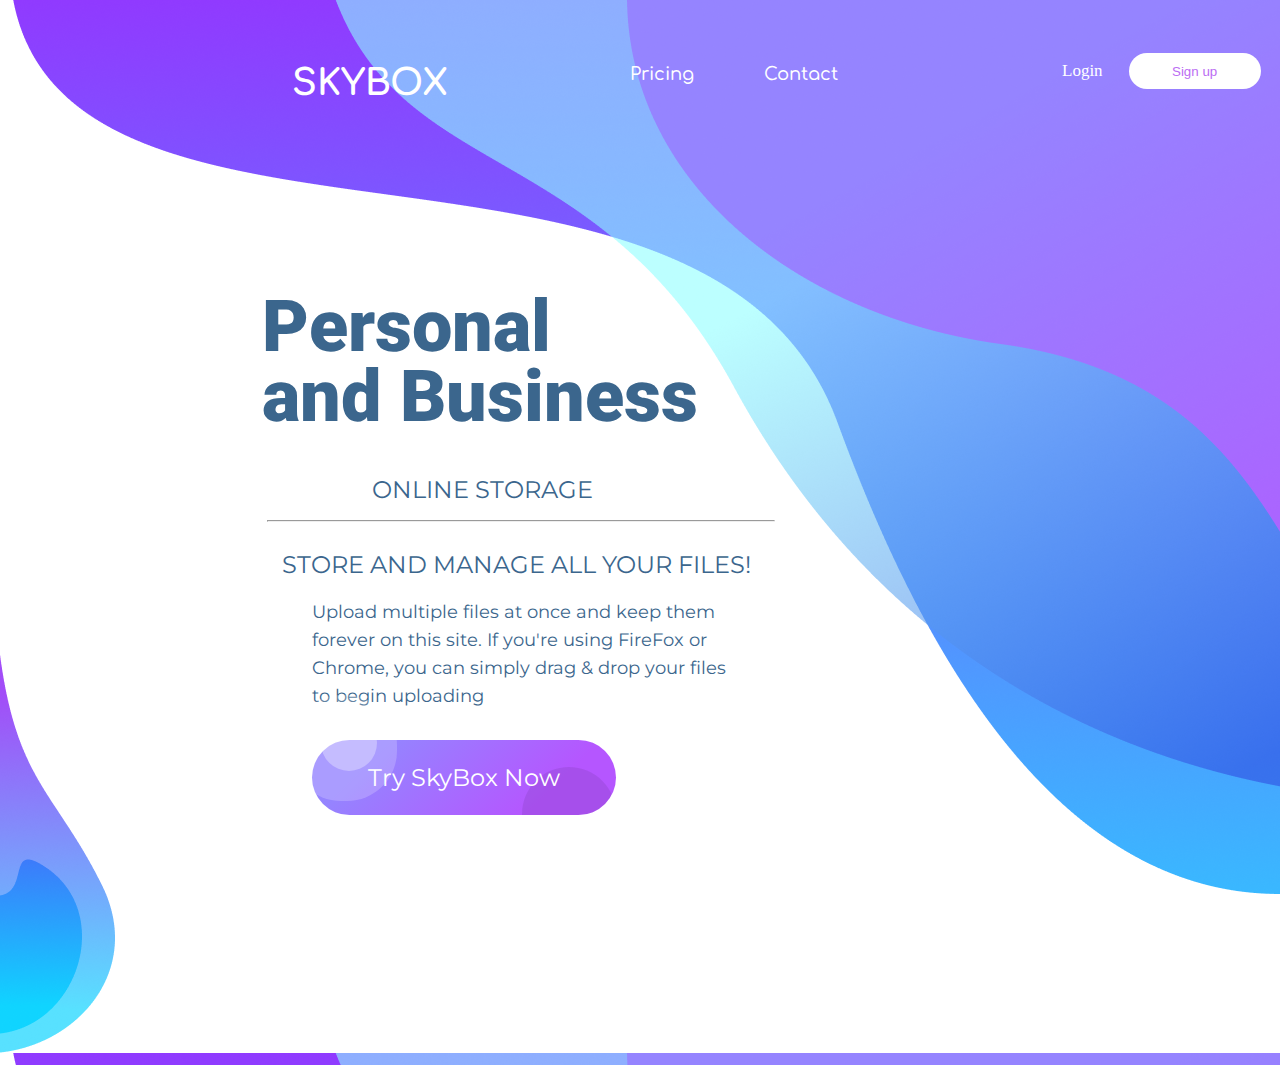
==== index.html @ 6429df54 "header" ====
<!DOCTYPE html>
<html lang="en">
<head>
    <link rel="stylesheet" href="./reset.css">
    <link rel="stylesheet" href="./style.css">
    <link rel="stylesheet" href="./style.scss">
    <link rel="preconnect" href="https://fonts.googleapis.com">
    <link rel="preconnect" href="https://fonts.gstatic.com" crossorigin>
    <link href="https://fonts.googleapis.com/css2?family=Comfortaa&family=Montserrat&family=Roboto&display=swap" rel="stylesheet">  
    <meta charset="UTF-8">
    <meta http-equiv="X-UA-Compatible" content="IE=edge">
    <meta name="viewport" content="width=device-width, initial-scale=1.0">
    <title>Document</title>
</head>
<body>
    <header>
        <div class="header-container">
            <div class="first-header-block">
                <p class="logo">SKYBOX</p>
                <nav>
                    <div class="header-nav">
                        <ul class="header-list-container">
                            <li class="header-list"><a href="Home"></a></li>
                            <li class="header-list"><a href="#">Pricing</a></li>
                            <li class="header-list"><a href="#">Contact</a></li>
                        </ul>
                    </div>
                </nav>
                <div class="header-registration">
                    <p>Login</p>
                    <button class="sign-header"><a href="#">Sign up</a></button>
                </div>
            </div>
            <div class="second-header-container">
              <div class="header-text-container">
                <p class="header-text"><pre class="header-pre">
                    Personal
                    and Business
                </pre></p>
              </div>
                <div class="online-storage-text">
                    <p><pre>ONLINE STORAGE</pre></p>
                    <hr class="header-hr">
                    <p class="header-store-text">STORE AND MANAGE ALL YOUR FILES!</p>
                    <p><pre class="upload-pre-text">                        Upload multiple files at once and keep them 
                        forever on this site. If you're using FireFox or 
                        Chrome, you can simply drag & drop your files 
                        to begin uploading</pre></p>
                            <div class="header-pretty-button">
                                <a href="#">Try SkyBox Now</a>
                                <div class="first-header-round-for-button"></div>
                                <div class="second-header-round-for-button">
                                    <div class="third-header-round-for-button"></div>
                                </div>
                            </div>
                </div>
            </div>
        </div>
    </header>
</body>
</html>
---- style.css ----
body a {
  text-decoration: none;
}
body header {
  width: 100%;
  height: 1065px;
  background-image: url(./img/BG.png);
}
body header .header-container {
  margin-left: 292px;
}
body header .header-container .first-header-block {
  padding-top: 63px;
  display: flex;
}
body header .header-container .first-header-block .logo {
  color: white;
  font-family: "Comfortaa";
  font-style: normal;
  font-weight: 700;
  font-size: 36px;
  line-height: 40px;
}
body header .header-container .first-header-block nav .header-nav {
  margin-left: 42px;
}
body header .header-container .first-header-block nav .header-nav .header-list-container {
  display: flex;
}
body header .header-container .first-header-block nav .header-nav .header-list-container .header-list a {
  color: white;
  font-family: "Comfortaa";
  font-style: normal;
  font-weight: 500;
  font-size: 18px;
  line-height: 22px;
  margin-left: 70px;
}
body header .header-container .first-header-block .header-registration {
  display: flex;
  margin-left: 224px;
}
body header .header-container .first-header-block .header-registration p {
  font-family: "Poppins";
  font-style: normal;
  font-weight: 500;
  font-size: 17px;
  line-height: 16px;
  color: white;
}
body header .header-container .first-header-block .sign-header {
  width: 132px;
  height: 36px;
  background-color: white;
  margin-left: 26px;
  border-radius: 36px;
  margin-top: -10px;
  border: none;
}
body header .header-container .first-header-block .sign-header a {
  color: #BB6DF3;
}
body header .header-container .second-header-container .header-text-container {
  color: #3B668D;
  margin-top: 189px;
  font-family: "Roboto";
  font-style: normal;
  font-weight: 900;
  font-size: 72px;
  line-height: 70px;
  margin-left: -390px;
}
body header .header-container .second-header-container .online-storage-text {
  color: #3B668D;
  font-family: "Montserrat";
  font-style: normal;
  font-weight: 400;
  font-size: 24px;
  line-height: 150%;
  margin-left: 80px;
  margin-top: -30px;
}
body header .header-container .second-header-container .online-storage-text .header-hr {
  width: 506px;
  margin-left: -105px;
}
body header .header-container .second-header-container .online-storage-text .header-store-text {
  margin-top: 25px;
  margin-left: -90px;
}
body header .header-container .second-header-container .online-storage-text .upload-pre-text {
  margin-top: 20px;
  font-family: "Montserrat";
  font-style: normal;
  font-weight: 400;
  font-size: 18px;
  line-height: 156%;
  margin-left: -180px;
  margin-top: 15px;
}
body header .header-container .second-header-container .online-storage-text .header-pretty-button {
  background: linear-gradient(135.76deg, #9584FF 20.74%, #B556FF 76.27%);
  width: 304px;
  height: 75px;
  border-radius: 45px;
  margin-top: 30px;
  margin-left: -60px;
  border: none;
  display: flex;
  justify-content: center;
  align-items: center;
  overflow: hidden;
}
body header .header-container .second-header-container .online-storage-text .header-pretty-button a {
  position: absolute;
  color: white;
}
body header .header-container .second-header-container .online-storage-text .first-header-round-for-button {
  width: 106px;
  height: 106px;
  background: rgba(0, 0, 0, 0.08);
  border-radius: 50px;
  margin-top: 85px;
  margin-left: 210px;
}
body header .header-container .second-header-container .online-storage-text .second-header-round-for-button {
  border-radius: 85px;
  background: rgba(255, 255, 255, 0.2);
  width: 106px;
  height: 106px;
  border-radius: 50px;
  margin-left: -240px;
  margin-top: -60px;
  position: absolute;
}
body header .header-container .second-header-container .online-storage-text .second-header-round-for-button .third-header-round-for-button {
  width: 56.37px;
  height: 56px;
  left: 21.13px;
  top: -30px;
  background: rgba(255, 255, 255, 0.32);
  border-radius: 85px;
  margin-left: 30px;
  margin-top: 20px;
}/*# sourceMappingURL=style.css.map */
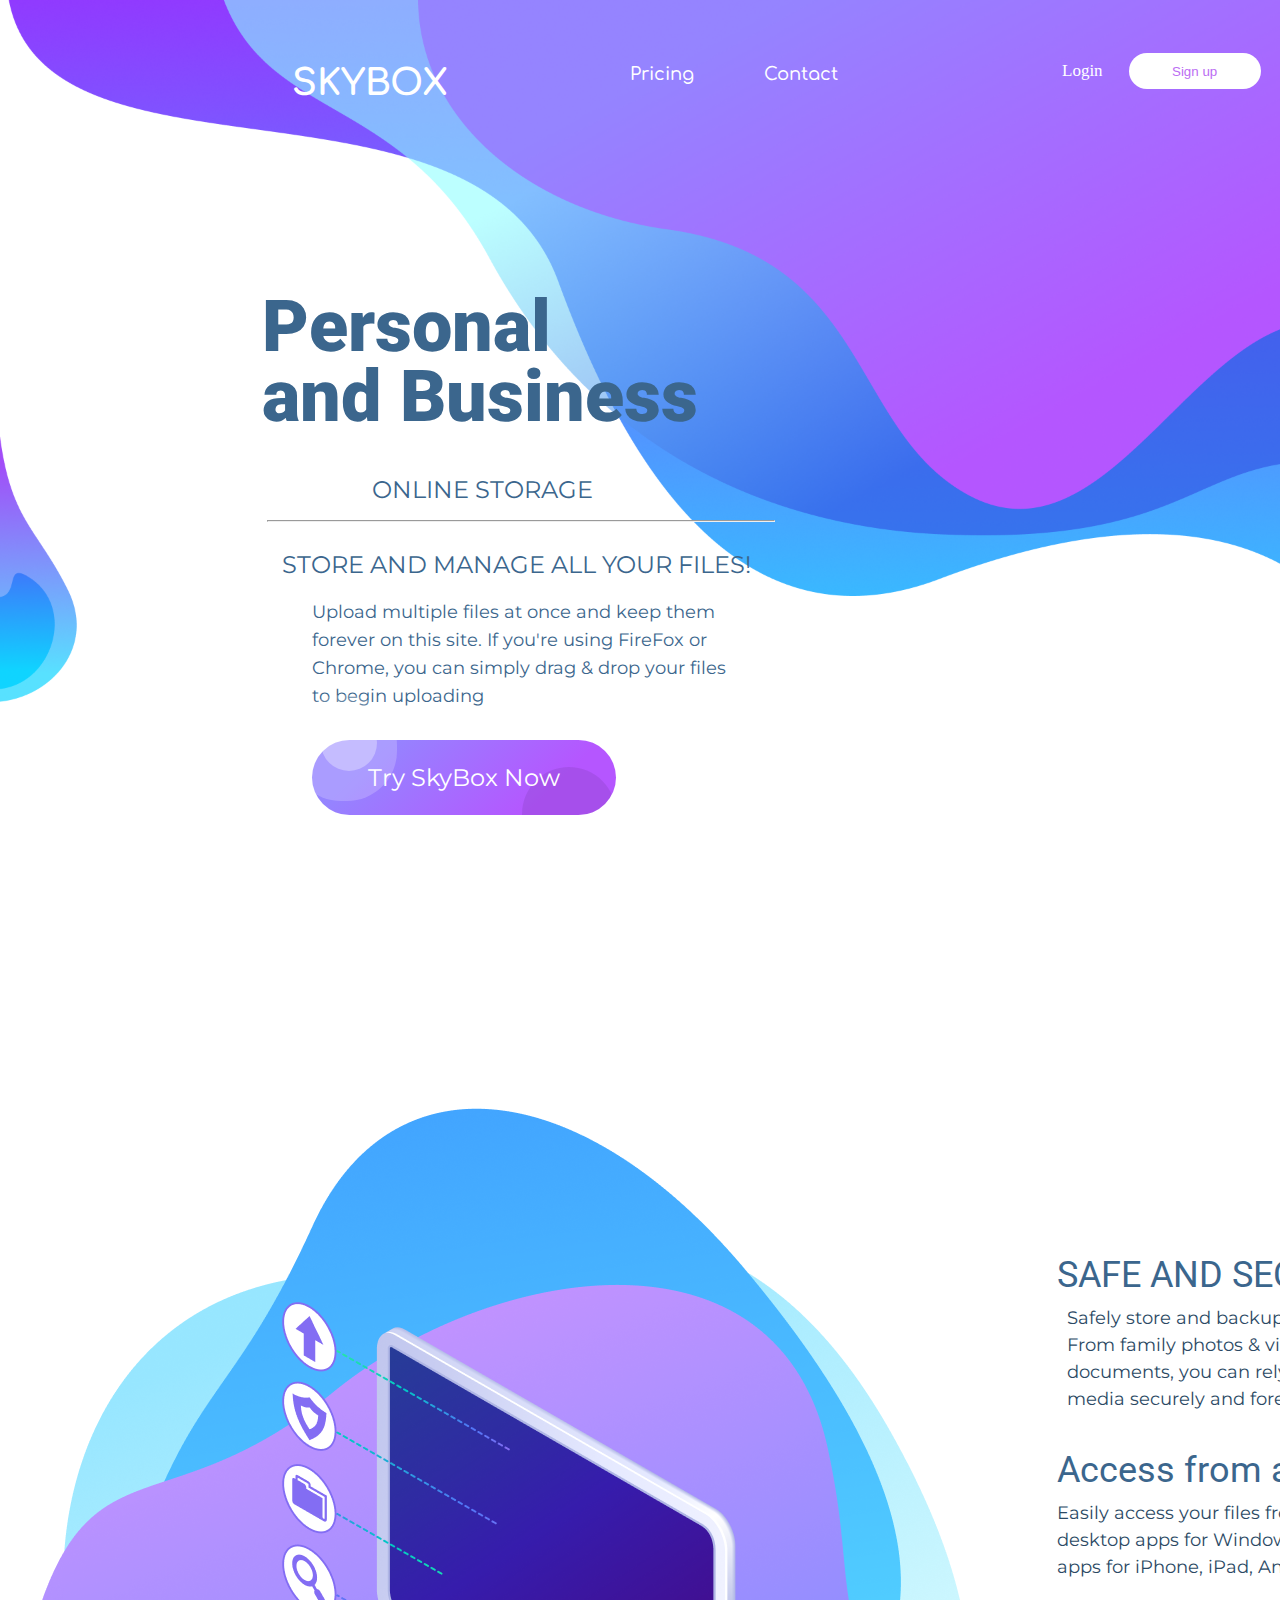
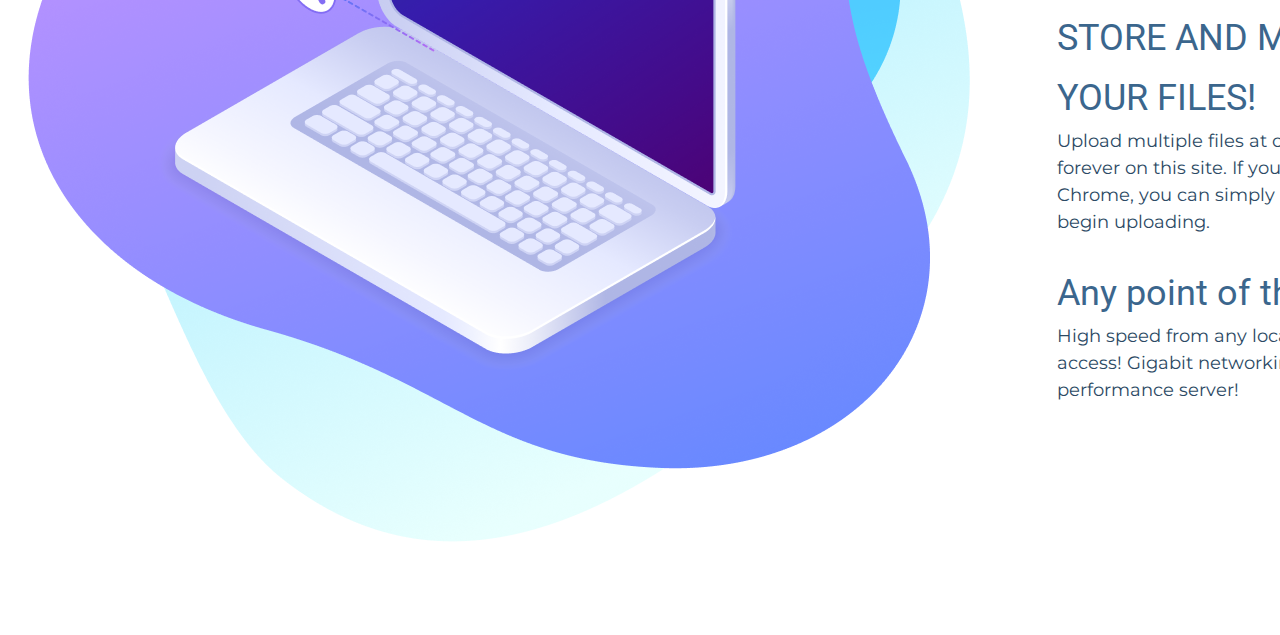
==== commit 1acd3272: "second block" ====
--- a/index.html
+++ b/index.html
@@ -57,5 +57,48 @@
             </div>
         </div>
     </header>
+    <main>
+        <div class="main-up-block">
+            <div class="main-up-block-img">
+                <img src="./img/Group 87(1).png" alt="laptop">
+            </div>
+            <div class="main-up-block-list">
+                <ul class="main-up-block-ul">
+                    <li class="main-ul-li">
+                       <p class="li-p-text"> SAFE AND SECURE</p>
+                        <p class="main-information-p"><pre class="main-information-pre">
+  Safely store and backup all your essential files.
+  From family photos & videos to important
+  documents, you can rely on us to store all your 
+  media securely and forever.
+                        </pre></p>
+                    </li>
+                    <li class="main-ul-li">
+                        <p class="li-p-text"> Access from anywhere</p>
+                        <p class="main-information-p"><pre class="main-information-pre">
+Easily access your files from anywhere with
+desktop apps for Windows and Mac, and mobile
+apps for iPhone, iPad, Android, and the web.
+                        </pre></p>
+                    </li>
+                    <li class="main-ul-li">
+                            <p class="li-p-text"> STORE AND MANAGE ALL YOUR FILES!</p>
+                            <p class="main-information-p"><pre class="main-information-pre">
+Upload multiple files at once and keep them
+forever on this site. If you're using FireFox or
+Chrome, you can simply drag & drop your files to
+begin uploading.
+                    </li>
+                    <li class="main-ul-li">
+                        <p class="li-p-text">Any point of the globe</p>
+                        <p class="main-information-p"><pre class="main-information-pre">
+High speed from any location with internet
+access! Gigabit networking and high-
+performance server!
+                    </li>
+                </ul>
+            </div>
+        </div> 
+    </main>
 </body>
 </html>--- a/style.css
+++ b/style.css
@@ -5,6 +5,8 @@
   width: 100%;
   height: 1065px;
   background-image: url(./img/BG.png);
+  background-repeat: no-repeat;
+  background-size: 100%;
 }
 body header .header-container {
   margin-left: 292px;
@@ -142,4 +144,27 @@
   border-radius: 85px;
   margin-left: 30px;
   margin-top: 20px;
+}
+body main .main-up-block {
+  display: flex;
+}
+body main .main-up-block .main-up-block-list {
+  margin-top: 180px;
+  margin-left: -50px;
+}
+body main .main-up-block .main-up-block-ul .main-ul-li pre {
+  color: #2B4964;
+  font-family: "Montserrat";
+  font-style: normal;
+  font-weight: 400;
+  font-size: 18px;
+  line-height: 150%;
+}
+body main .main-up-block .main-up-block-ul .main-ul-li .li-p-text {
+  color: #3B668D;
+  font-family: "Roboto";
+  font-style: normal;
+  font-weight: 400;
+  font-size: 36px;
+  line-height: 60px;
 }/*# sourceMappingURL=style.css.map */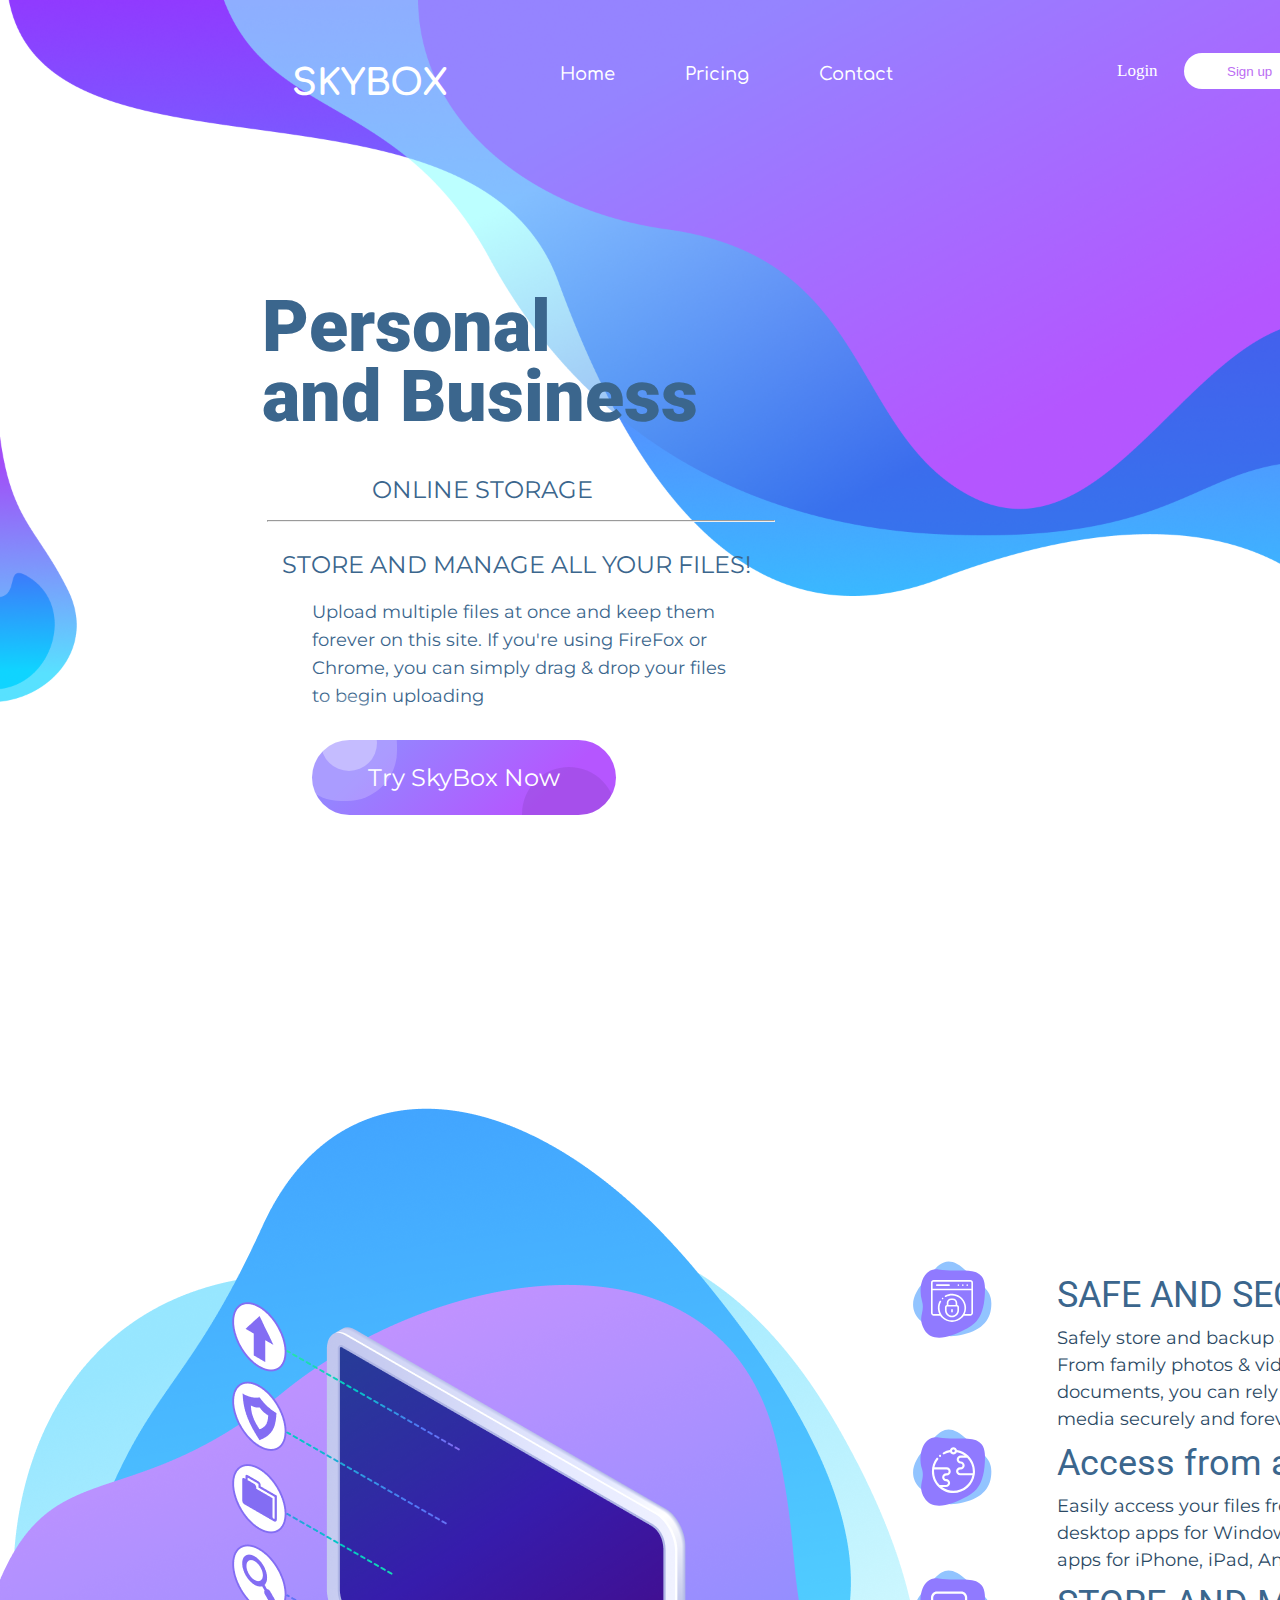
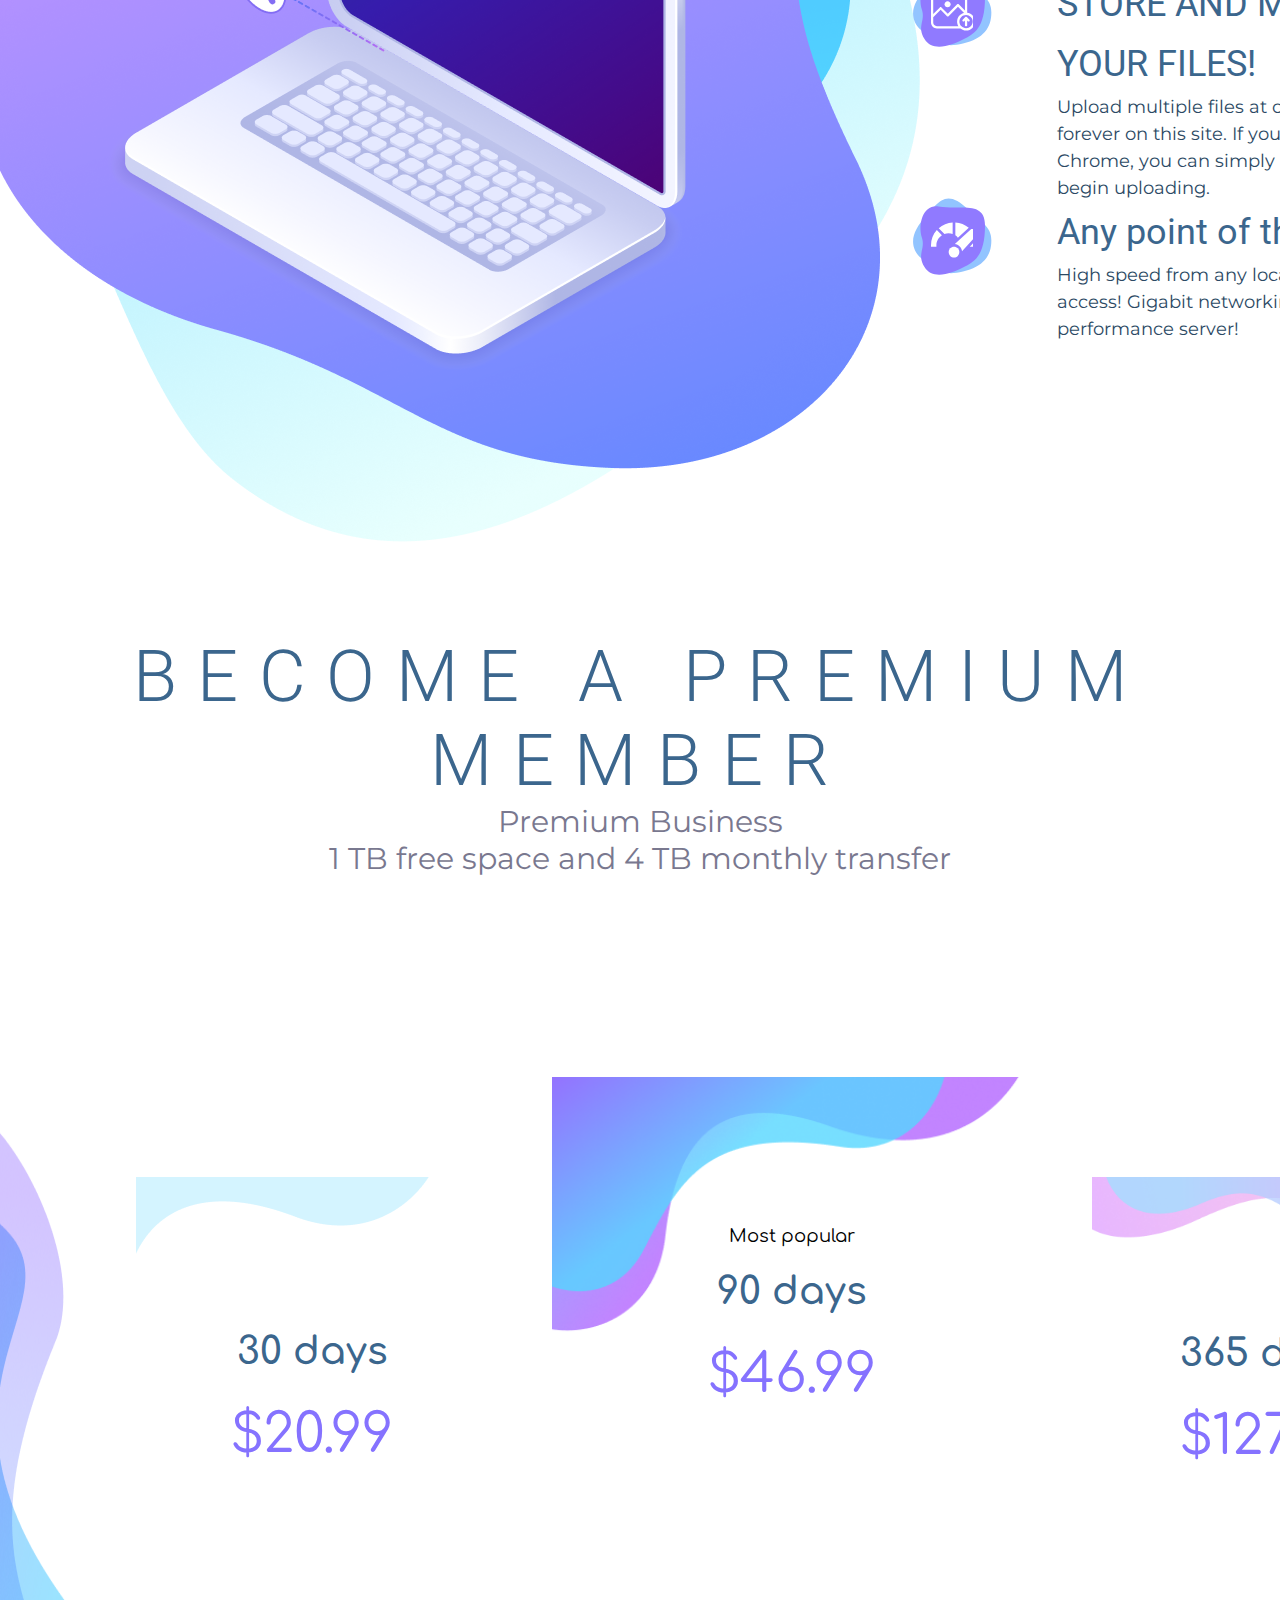
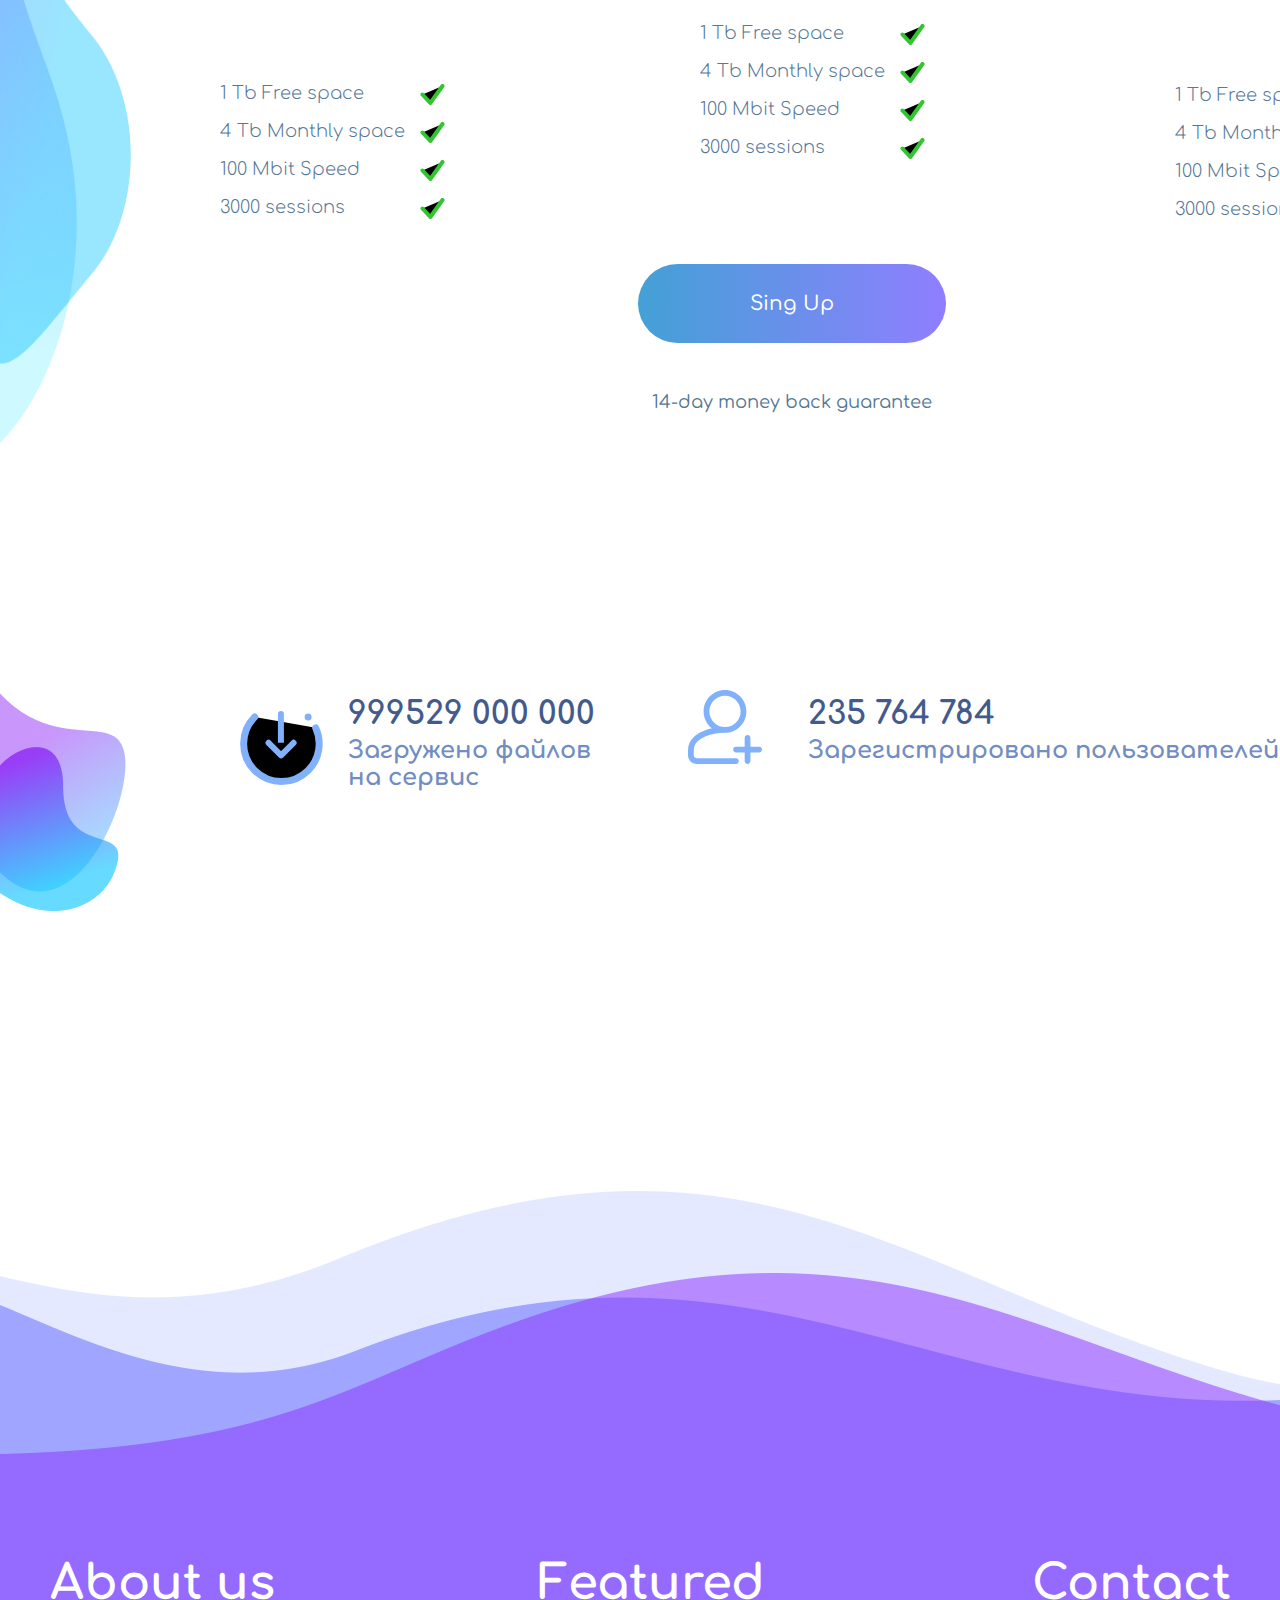
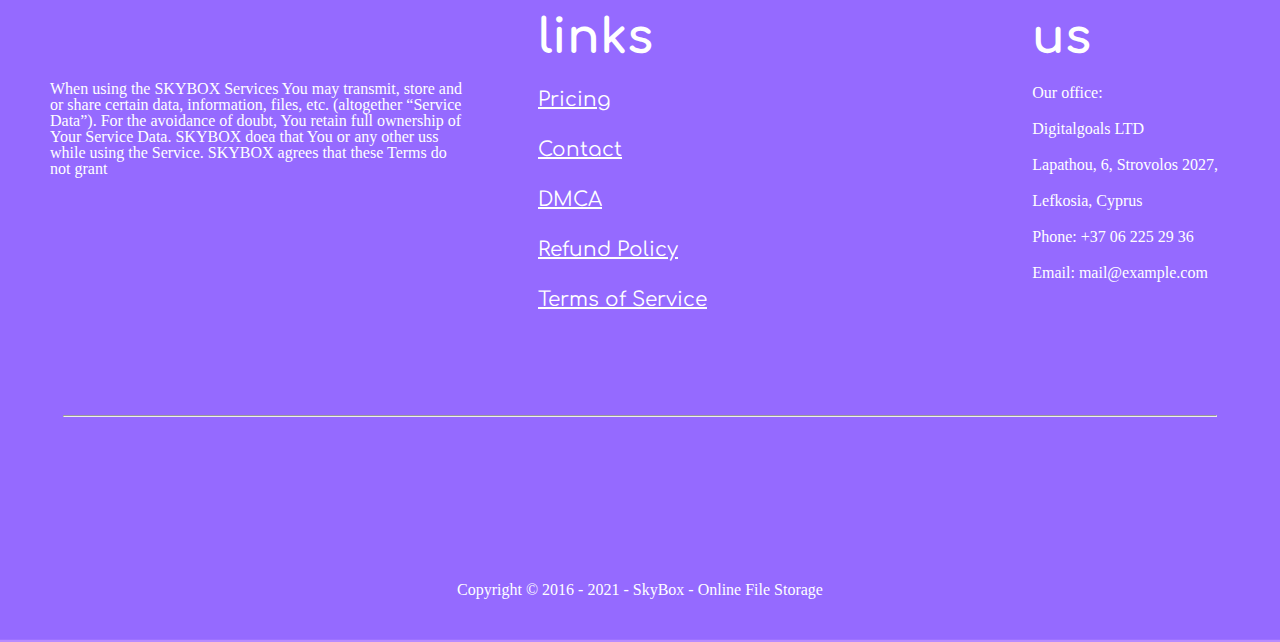
==== commit 53a0a94f: "First page" ====
--- a/index.html
+++ b/index.html
@@ -10,7 +10,7 @@
     <meta charset="UTF-8">
     <meta http-equiv="X-UA-Compatible" content="IE=edge">
     <meta name="viewport" content="width=device-width, initial-scale=1.0">
-    <title>Document</title>
+    <title>Sky</title>
 </head>
 <body>
     <header>
@@ -20,7 +20,7 @@
                 <nav>
                     <div class="header-nav">
                         <ul class="header-list-container">
-                            <li class="header-list"><a href="Home"></a></li>
+                            <li class="header-list"><a href="#">Home</a></li>
                             <li class="header-list"><a href="#">Pricing</a></li>
                             <li class="header-list"><a href="#">Contact</a></li>
                         </ul>
@@ -62,43 +62,220 @@
             <div class="main-up-block-img">
                 <img src="./img/Group 87(1).png" alt="laptop">
             </div>
-            <div class="main-up-block-list">
-                <ul class="main-up-block-ul">
-                    <li class="main-ul-li">
-                       <p class="li-p-text"> SAFE AND SECURE</p>
-                        <p class="main-information-p"><pre class="main-information-pre">
-  Safely store and backup all your essential files.
-  From family photos & videos to important
-  documents, you can rely on us to store all your 
-  media securely and forever.
-                        </pre></p>
-                    </li>
-                    <li class="main-ul-li">
-                        <p class="li-p-text"> Access from anywhere</p>
-                        <p class="main-information-p"><pre class="main-information-pre">
-Easily access your files from anywhere with
-desktop apps for Windows and Mac, and mobile
-apps for iPhone, iPad, Android, and the web.
-                        </pre></p>
-                    </li>
-                    <li class="main-ul-li">
-                            <p class="li-p-text"> STORE AND MANAGE ALL YOUR FILES!</p>
-                            <p class="main-information-p"><pre class="main-information-pre">
-Upload multiple files at once and keep them
-forever on this site. If you're using FireFox or
-Chrome, you can simply drag & drop your files to
-begin uploading.
-                    </li>
-                    <li class="main-ul-li">
-                        <p class="li-p-text">Any point of the globe</p>
-                        <p class="main-information-p"><pre class="main-information-pre">
-High speed from any location with internet
-access! Gigabit networking and high-
-performance server!
+            <div class="main-up-blocks">
+                <ul>
+                    <li>
+                        <div class="icons">
+                            <svg class="icon-bg">
+                                <use xlink:href="./sprite.svg#background"></use>
+                            </svg>
+                            <svg class="icon-content">
+                                <use xlink:href="./sprite.svg#camera"></use>
+                            </svg>
+                        </div>
+                        <div class="content">
+                            <p class="main-p">SAFE AND SECURE</p>
+                            <p class="content-p">Safely store and backup all your essential files. From family photos & videos to important documents, you can rely on us to store all your media securely and forever.</p>
+                        </div>
+                    </li>
+                    <li>
+                        <div class="icons">
+                            <svg class="icon-bg">
+                                <use xlink:href="./sprite.svg#background"></use>
+                            </svg>
+                            <svg class="plus-icon">
+                                <use xlink:href="./sprite.svg#globe"></use>
+                            </svg>
+                        </div>
+                        <div class="content">
+                            <p class="main-p">Access from anywhere</p>
+                            <p class="content-p">Easily access your files from anywhere with desktop apps for Windows and Mac, and mobile apps for iPhone, iPad, Android, and the web.</p>
+                        </div>
+                    </li>
+                    <li>
+                        <div class="icons">
+                            <svg class="icon-bg">
+                                <use xlink:href="./sprite.svg#background"></use>
+                            </svg>
+                            <svg class="icon-content">
+                                <use xlink:href="./sprite.svg#images"></use>
+                            </svg>
+                        </div>
+                        <div class="content">
+                            <p class="main-p">STORE AND MANAGE ALL YOUR FILES!</p>
+                            <p class="content-p">Upload multiple files at once and keep them forever on this site. If you're using FireFox or Chrome, you can simply drag & drop your files to begin uploading.</p>
+                        </div>
+                    </li>
+                    <li>
+                        <div class="icons">
+                            <svg class="icon-bg">
+                                <use xlink:href="./sprite.svg#background"></use>
+                            </svg>
+                            <svg class="icon-content">
+                                <use xlink:href="./sprite.svg#speedometer"></use>
+                            </svg>
+                        </div>
+                        <div class="content">
+                            <p class="main-p">Any point of the globe</p>
+                            <p class="content-p">High speed from any location with internet access! Gigabit networking and high-performance server!</p>
+                        </div>
                     </li>
                 </ul>
             </div>
-        </div> 
+        </div>
+            <div class="middleMain">
+                <div class="middleMain-text">
+                    <p class="m-main-text">BECOME A PREMIUM MEMBER</p>
+                    <p class="m-text">Premium Business <br>
+                        1 TB free space and 4 TB monthly transfer</p>
+                </div>
+                <div class="buy-container">
+                    <img src="./img/BG(1).png" alt="bg">
+                   <div class="buy-cont-wrapper">
+                    <div class="first-buy-container cont">
+                        <img src="./img/BG(3).png" alt="">
+                        <p class="days">30 days</p>
+                        <p class="sum">$20.99</p>
+                        <ul>
+                            <li>
+                                1 Tb Free space
+                                <svg>
+                                    <use xlink:href="./sprite.svg#check"></use>
+                                </svg>
+                            </li>
+                            <li>4 Tb Monthly space
+                                <svg>
+                                    <use xlink:href="./sprite.svg#check"></use>
+                                </svg>
+                            </li>
+                            <li>100 Mbit Speed
+                                <svg>
+                                    <use xlink:href="./sprite.svg#check"></use>
+                                </svg>
+                            </li>
+                            <li>3000 sessions
+                                <svg>
+                                    <use xlink:href="./sprite.svg#check"></use>
+                                </svg>
+                            </li>
+                        </ul>
+                    </div>
+                    <div class="second-buy-container cont">
+                     <img src="./img/BG(4).png" alt="">
+                     <p class="popul">Most popular</p>
+                     <p class="days dayz">90 days</p>
+                     <p class="sum">$46.99</p>
+                     <ul>
+                        <li>
+                            1 Tb Free space
+                            <svg>
+                                <use xlink:href="./sprite.svg#check"></use>
+                            </svg>
+                        </li>
+                        <li>4 Tb Monthly space
+                            <svg>
+                                <use xlink:href="./sprite.svg#check"></use>
+                            </svg>
+                        </li>
+                        <li>100 Mbit Speed
+                            <svg>
+                                <use xlink:href="./sprite.svg#check"></use>
+                            </svg>
+                        </li>
+                        <li>3000 sessions
+                            <svg>
+                                <use xlink:href="./sprite.svg#check"></use>
+                            </svg>
+                        </li>
+                    </ul>
+                    <button type="button" class="second-cont-button">Sing Up</button>
+                <p class="guarantee">14-day money back guarantee</p>   
+                </div>
+                    <div class="third-buy-container cont">
+                     <img src="./img/BG(5).png" alt="">
+                     <p class="days dayt">365 days</p>
+                     <p class="sum">$127.99</p>
+                     <ul>
+                        <li>
+                            1 Tb Free space
+                            <svg>
+                                <use xlink:href="./sprite.svg#check"></use>
+                            </svg>
+                        </li>
+                        <li>4 Tb Monthly space
+                            <svg>
+                                <use xlink:href="./sprite.svg#check"></use>
+                            </svg>
+                        </li>
+                        <li>100 Mbit Speed
+                            <svg>
+                                <use xlink:href="./sprite.svg#check"></use>
+                            </svg>
+                        </li>
+                        <li>3000 sessions
+                            <svg>
+                                <use xlink:href="./sprite.svg#check"></use>
+                            </svg>
+                        </li>
+                    </ul>
+                    </div>
+                 </div>
+             </div>
+                   </div>
+                   <div class="underMain">
+                    <img src="./img/Group 39.png" alt="">
+                    <div class="first-under-block underMain-block">
+                        <svg>
+                            <use xlink:href="sprite.svg#under-icon"></use>
+                        </svg>
+                        <div class="underMain-text">
+                            <p class="underMain-number">999529 000 000</p>
+                        <p class="downloaded">Загружено файлов на сервис</p>
+                        </div>
+                    </div>
+                    <div class="second-under-block underMain-block">
+                        <svg>
+                            <use xlink:href="sprite.svg#unders-icons"></use>
+                        </svg>
+                        <div class="underMain-text">
+                            <p class="underMain-number">235 764 784</p>
+                        <p class="downloaded">Зарегистрировано пользователей</p>
+                    </div>
+                    <img class="group-bg" src="./img/Group 40.png" alt="">
+                   </div>
     </main>
+    <footer>
+        <div class="upper-footer">
+            <div class="about">
+                <p class="about-us">About us</p>
+                <p class="first-many-information">When using the SKYBOX Services You may transmit, store and or share certain data, information, files, etc. (altogether “Service Data”). For the avoidance of doubt, You retain full ownership of Your Service Data. SKYBOX doea that You or any other uss while using the Service. SKYBOX agrees that these Terms do not grant</p>
+            </div>
+            <div class="featured">
+                <ul>
+                    <p class="feature">Featured links</p>
+                    <li><a href="#">Pricing</a></li>
+                    <li><a href="#">Contact</a></li>
+                    <li><a href="#">DMCA</a></li>
+                    <li><a href="#">Refund Policy</a></li>
+                    <li><a href="#">Terms of Service</a></li>
+                </ul>
+            </div>
+            <div class="contact">
+                <ul>
+                    <p class="contact-us">Contact us</p>
+                    <li>Our office:</li>
+                    <li>Digitalgoals LTD </li>
+                    <li>Lapathou, 6, Strovolos 2027,</li>
+                    <li>Lefkosia, Cyprus</li>
+                    <li>Phone: +37 06 225 29 36 </li>
+                    <li>Email: mail@example.com</li>
+                </ul>
+            </div>
+        </div>
+        <div class="bottom-footer">
+            <hr class="hrr">
+            <p>Copyright © 2016 - 2021 - SkyBox - Online File Storage</p>
+        </div>
+    </footer>
 </body>
 </html>--- a/style.css
+++ b/style.css
@@ -145,26 +145,304 @@
   margin-left: 30px;
   margin-top: 20px;
 }
+body main .main-up-block-img {
+  margin-left: -50px;
+}
 body main .main-up-block {
   display: flex;
 }
-body main .main-up-block .main-up-block-list {
-  margin-top: 180px;
-  margin-left: -50px;
-}
-body main .main-up-block .main-up-block-ul .main-ul-li pre {
-  color: #2B4964;
-  font-family: "Montserrat";
-  font-style: normal;
-  font-weight: 400;
-  font-size: 18px;
-  line-height: 150%;
-}
-body main .main-up-block .main-up-block-ul .main-ul-li .li-p-text {
+body main .main-up-block .main-up-blocks {
+  margin-top: 200px;
+}
+body main .main-up-block ul li .content .main-p {
   color: #3B668D;
   font-family: "Roboto";
   font-style: normal;
   font-weight: 400;
   font-size: 36px;
   line-height: 60px;
+}
+body main .main-up-block ul li .content .content-p {
+  font-family: "Montserrat";
+  font-style: normal;
+  font-weight: 400;
+  font-size: 18px;
+  line-height: 150%;
+  width: 438px;
+  color: #2B4964;
+}
+body main .main-up-block ul li .icons {
+  margin-top: -10px;
+  margin-left: -150px;
+  position: absolute;
+  display: flex;
+}
+body main .main-up-block ul li .icons .plus-icon {
+  margin-top: 15px;
+  margin-left: -75px;
+  width: 82px;
+  height: 62px;
+}
+body main .main-up-block ul li .icons .icon-bg {
+  width: 94px;
+  height: 91px;
+}
+body main .main-up-block ul li .icons .icon-content {
+  width: 42px;
+  height: 42px;
+  margin-top: 25px;
+  margin-left: -70px;
+}
+body main .middleMain .middleMain-text .m-main-text {
+  font-family: "Roboto";
+  font-style: normal;
+  font-weight: 300;
+  font-size: 72px;
+  line-height: 84px;
+  text-align: center;
+  letter-spacing: 0.285em;
+  text-transform: uppercase;
+  color: #3B668D;
+}
+body main .middleMain .middleMain-text .m-text {
+  font-family: "Montserrat";
+  font-style: normal;
+  font-weight: 400;
+  font-size: 30px;
+  line-height: 37px;
+  text-align: center;
+  color: #79788F;
+}
+body main .middleMain .buy-container {
+  display: flex;
+}
+body main .middleMain .buy-container img {
+  margin-top: 200px;
+}
+body main .middleMain .buy-container .buy-cont-wrapper {
+  display: flex;
+  justify-content: space-around;
+}
+body main .middleMain .buy-container .buy-cont-wrapper .cont {
+  display: flex;
+  flex-direction: column;
+  align-items: center;
+}
+body main .middleMain .buy-container .buy-cont-wrapper .cont ul {
+  margin-top: 194px;
+}
+body main .middleMain .buy-container .buy-cont-wrapper .cont ul li {
+  margin-top: 20px;
+  display: flex;
+  color: #567796;
+  font-family: "Comfortaa";
+  font-style: normal;
+  font-weight: 300;
+  font-size: 18px;
+  line-height: 100%;
+}
+body main .middleMain .buy-container .buy-cont-wrapper .cont ul li svg {
+  margin-left: 200px;
+  position: absolute;
+}
+body main .middleMain .buy-container .buy-cont-wrapper .days {
+  color: #3B668D;
+  font-family: "Comfortaa";
+  font-style: normal;
+  font-weight: 600;
+  font-size: 38px;
+  line-height: 54px;
+}
+body main .middleMain .buy-container .buy-cont-wrapper .sum {
+  margin-top: 20px;
+  color: #8572FF;
+  font-family: "Comfortaa";
+  font-style: normal;
+  font-weight: 400;
+  font-size: 54px;
+  line-height: 71px;
+}
+body main .middleMain .buy-container .first-buy-container {
+  margin-top: 300px;
+  width: 350px;
+  height: 844px;
+  margin-left: -165px;
+}
+body main .middleMain .buy-container .first-buy-container img {
+  margin-top: -0.1px;
+  margin-left: -45px;
+}
+body main .middleMain .buy-container .second-buy-container {
+  width: 480px;
+  height: 1013px;
+  margin-top: 200px;
+  margin-left: 65px;
+}
+body main .middleMain .buy-container .second-buy-container .second-cont-button {
+  margin-top: 108px;
+  width: 308px;
+  height: 79px;
+  background: linear-gradient(90deg, #43A1D6 0%, #907EFF 100%);
+  border-radius: 62px;
+  border: none;
+  color: #FFFFFF;
+  font-family: "Comfortaa";
+  font-style: normal;
+  font-weight: 500;
+  font-size: 20px;
+  line-height: 27px;
+}
+body main .middleMain .buy-container .second-buy-container .guarantee {
+  font-family: "Comfortaa";
+  font-style: normal;
+  font-weight: 400;
+  font-size: 18px;
+  line-height: 100%;
+  color: #567796;
+  margin-top: 50px;
+}
+body main .middleMain .buy-container .second-buy-container .dayz {
+  margin-top: 20px;
+}
+body main .middleMain .buy-container .second-buy-container .popul {
+  margin-top: 150px;
+  font-family: "Comfortaa";
+  font-style: normal;
+  font-weight: 400;
+  font-size: 18px;
+  line-height: 100%;
+}
+body main .middleMain .buy-container .second-buy-container img {
+  margin-top: 0.1px;
+  width: 500px;
+  margin-left: 20px;
+  position: absolute;
+}
+body main .middleMain .buy-container .third-buy-container {
+  margin-left: 60px;
+  width: 350px;
+  height: 864px;
+  margin-top: 300px;
+}
+body main .middleMain .buy-container .third-buy-container .dayt {
+  margin-top: 150px;
+}
+body main .middleMain .buy-container .third-buy-container img {
+  margin-top: -0.1px;
+  width: 350px;
+  position: absolute;
+}
+body main .underMain {
+  margin-top: 200px;
+  display: flex;
+}
+body main .underMain .underMain-block svg {
+  position: absolute;
+}
+body main .underMain .underMain-block .underMain-text {
+  margin-left: 120px;
+}
+body main .underMain .underMain-block .underMain-number {
+  color: #425B8C;
+  font-family: "Comfortaa";
+  font-style: normal;
+  font-weight: 700;
+  font-size: 32px;
+  line-height: 47px;
+}
+body main .underMain .underMain-block .downloaded {
+  color: #718DC2;
+  font-family: "Comfortaa";
+  font-style: normal;
+  font-weight: 700;
+  font-size: 24px;
+  line-height: 27px;
+}
+body main .underMain .first-under-block {
+  margin-left: 102px;
+  display: flex;
+  width: 400px;
+}
+body main .underMain .second-under-block {
+  display: flex;
+  margin-left: 60px;
+}
+body main .underMain .group-bg {
+  position: absolute;
+  margin-left: 710px;
+}
+body footer {
+  background-image: url(./img/BG\(6\).png);
+  width: 100%;
+  height: 1085px;
+  margin-top: 245px;
+  position: absolute;
+}
+body footer .upper-footer {
+  margin-top: 400px;
+  margin-left: 50px;
+  display: flex;
+}
+body footer .upper-footer .about .about-us {
+  font-family: "Comfortaa";
+  font-style: normal;
+  font-weight: 700;
+  font-size: 48px;
+  line-height: 54px;
+  color: white;
+  margin-bottom: 70px;
+}
+body footer .upper-footer .about .first-many-information {
+  width: 418px;
+  color: white;
+}
+body footer .upper-footer .featured {
+  margin-left: 70px;
+}
+body footer .upper-footer .featured ul .feature {
+  color: white;
+  font-family: "Comfortaa";
+  font-style: normal;
+  font-weight: 700;
+  font-size: 48px;
+  line-height: 54px;
+}
+body footer .upper-footer .featured ul li {
+  font-family: "Comfortaa";
+  font-style: normal;
+  font-weight: 400;
+  font-size: 20px;
+  line-height: 150%;
+  -webkit-text-decoration-line: underline;
+          text-decoration-line: underline;
+  margin-top: 20px;
+  color: white;
+}
+body footer .upper-footer .featured ul li a {
+  color: white;
+}
+body footer .upper-footer .contact {
+  margin-left: 170px;
+}
+body footer .upper-footer .contact ul .contact-us {
+  color: white;
+  font-family: "Comfortaa";
+  font-style: normal;
+  font-weight: 700;
+  font-size: 48px;
+  line-height: 54px;
+}
+body footer .upper-footer .contact ul li {
+  color: white;
+  margin-top: 20px;
+}
+body footer .bottom-footer .hrr {
+  margin-top: 100px;
+  color: #FFFFFF;
+  width: 90%;
+}
+body footer .bottom-footer p {
+  color: white;
+  text-align: center;
+  margin-top: 165px;
 }/*# sourceMappingURL=style.css.map */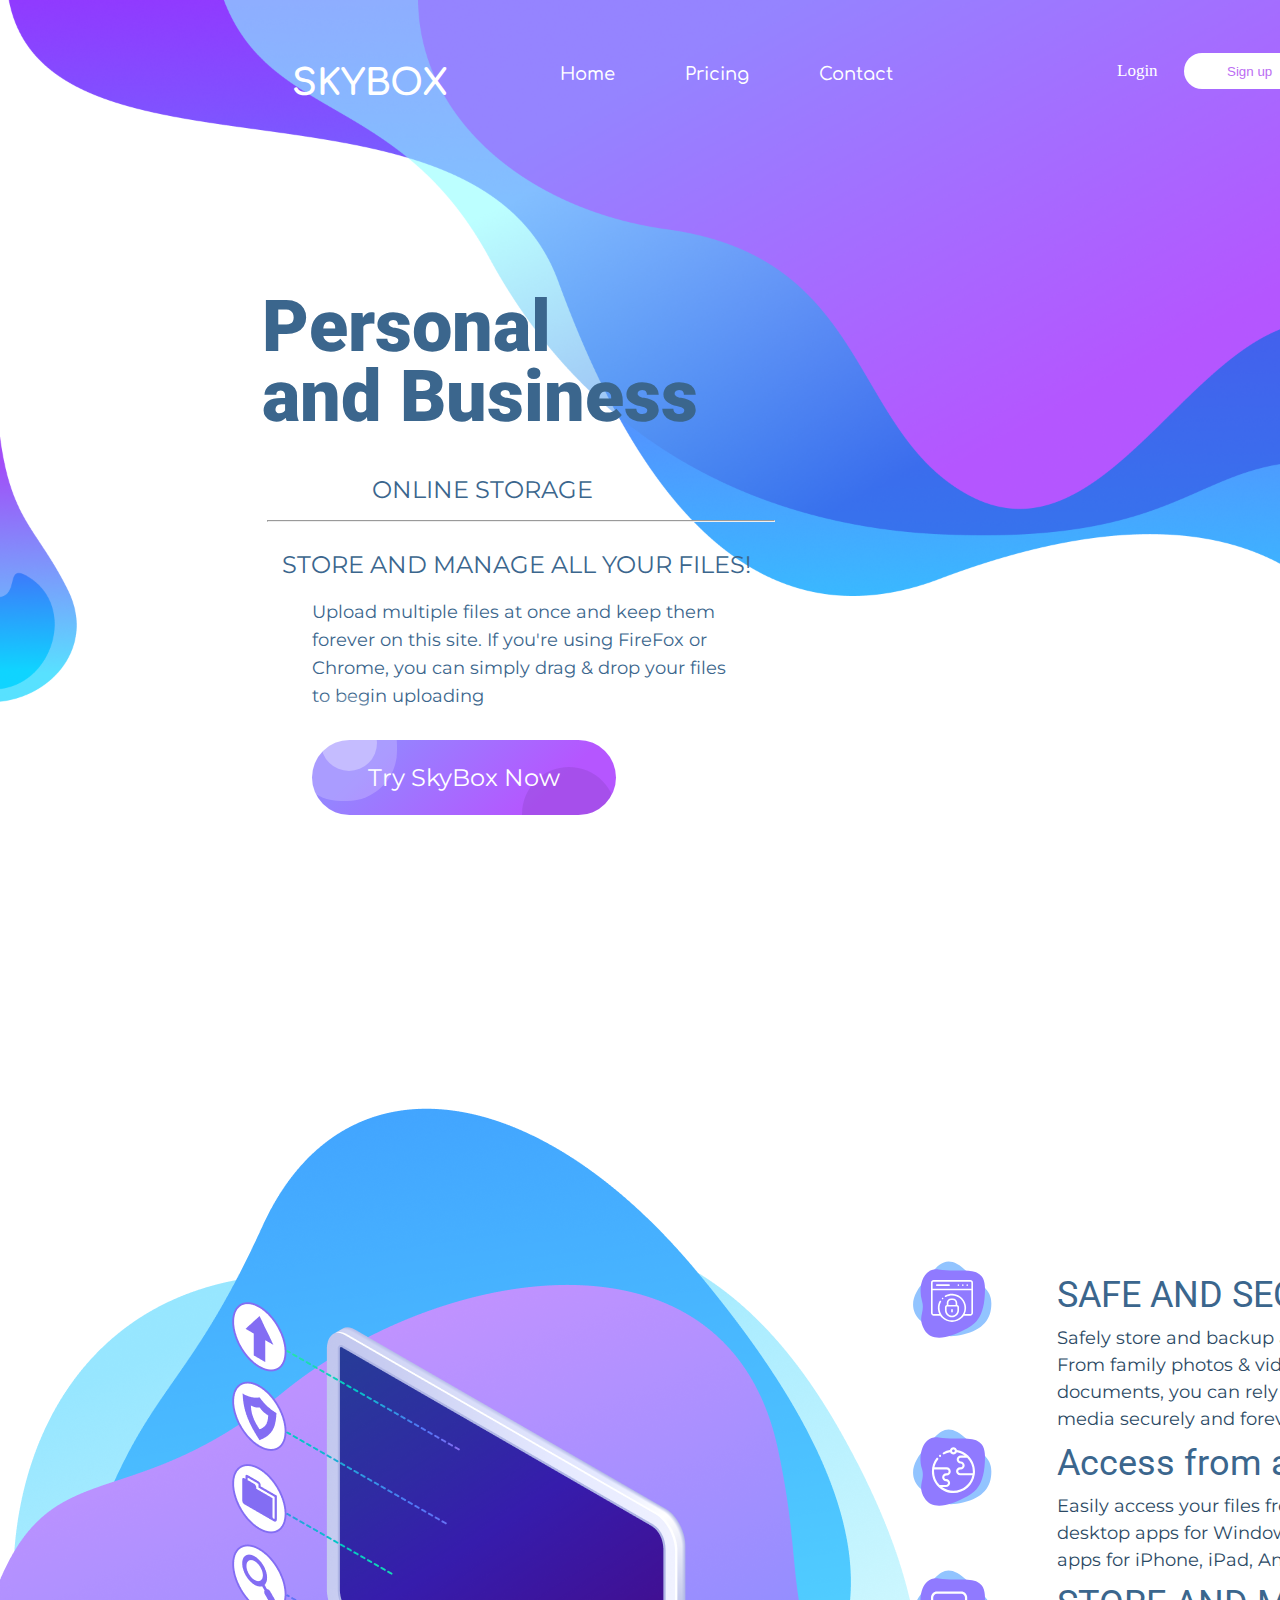
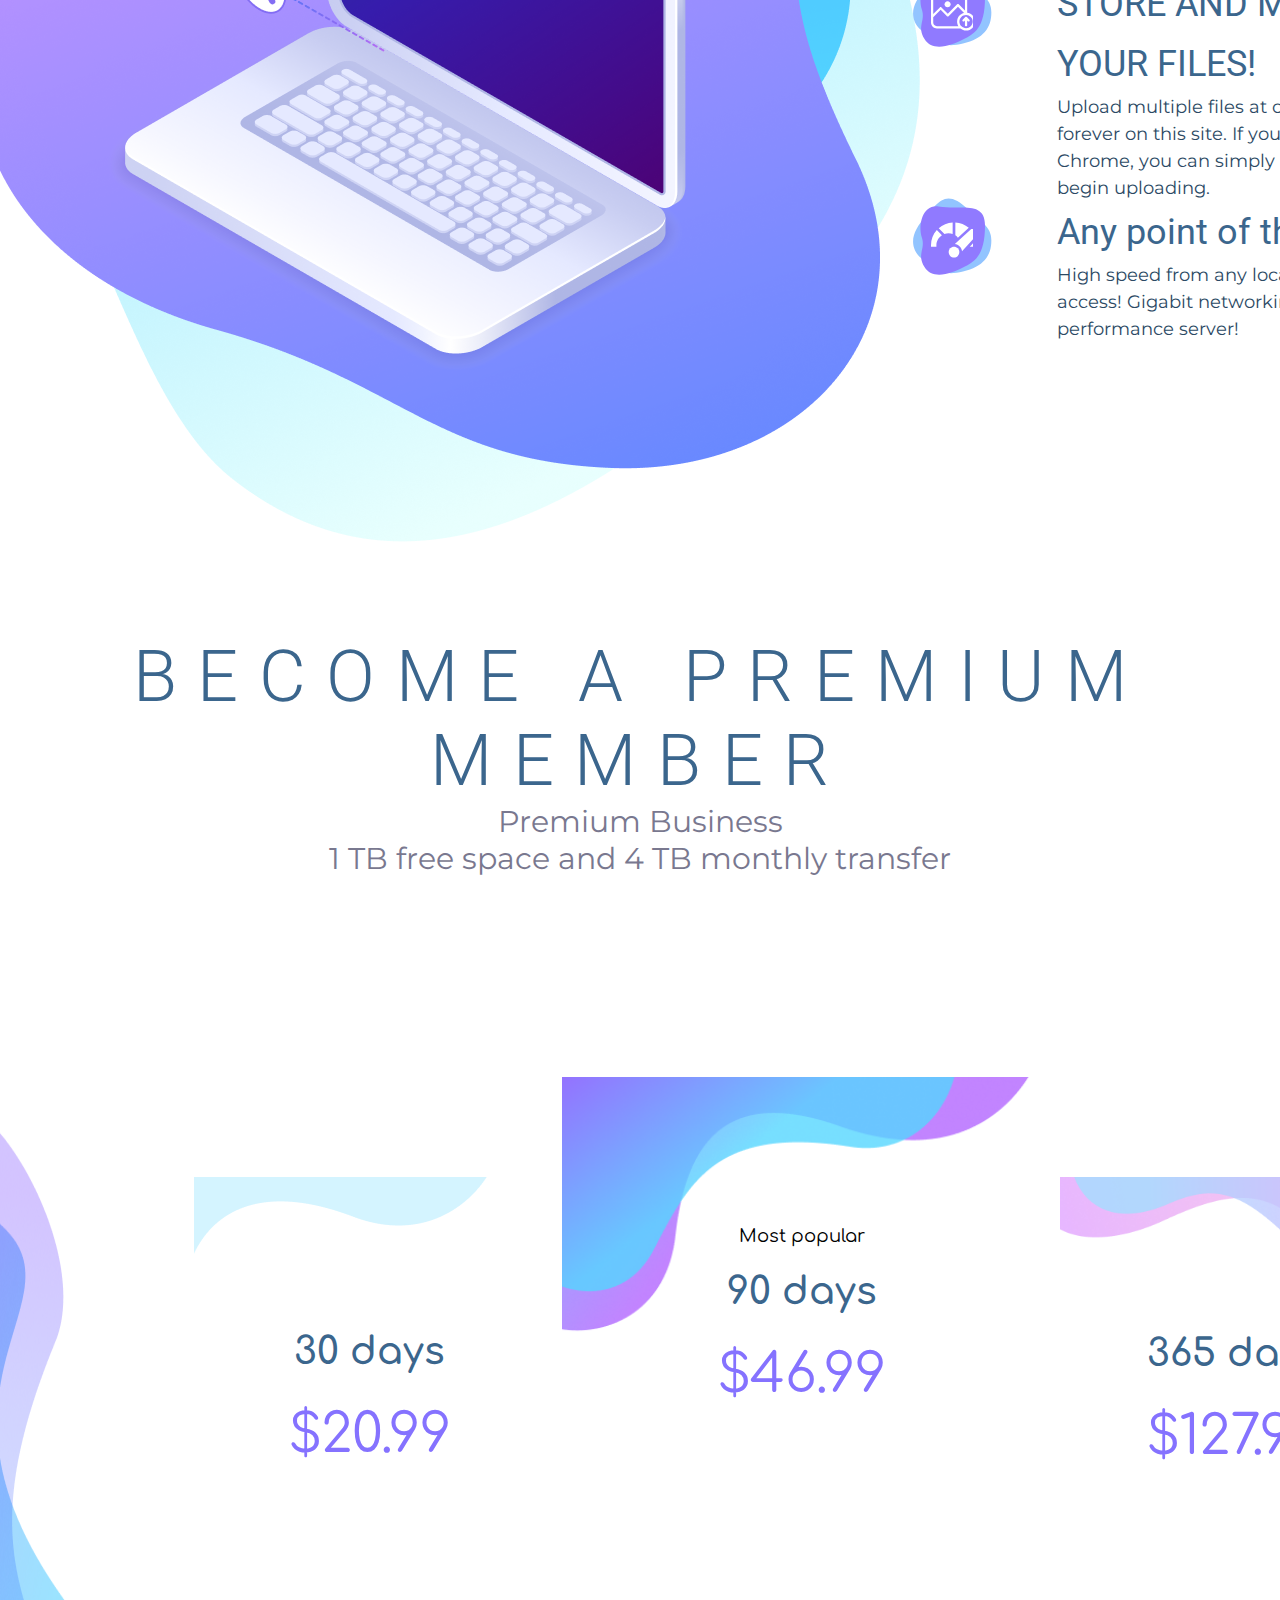
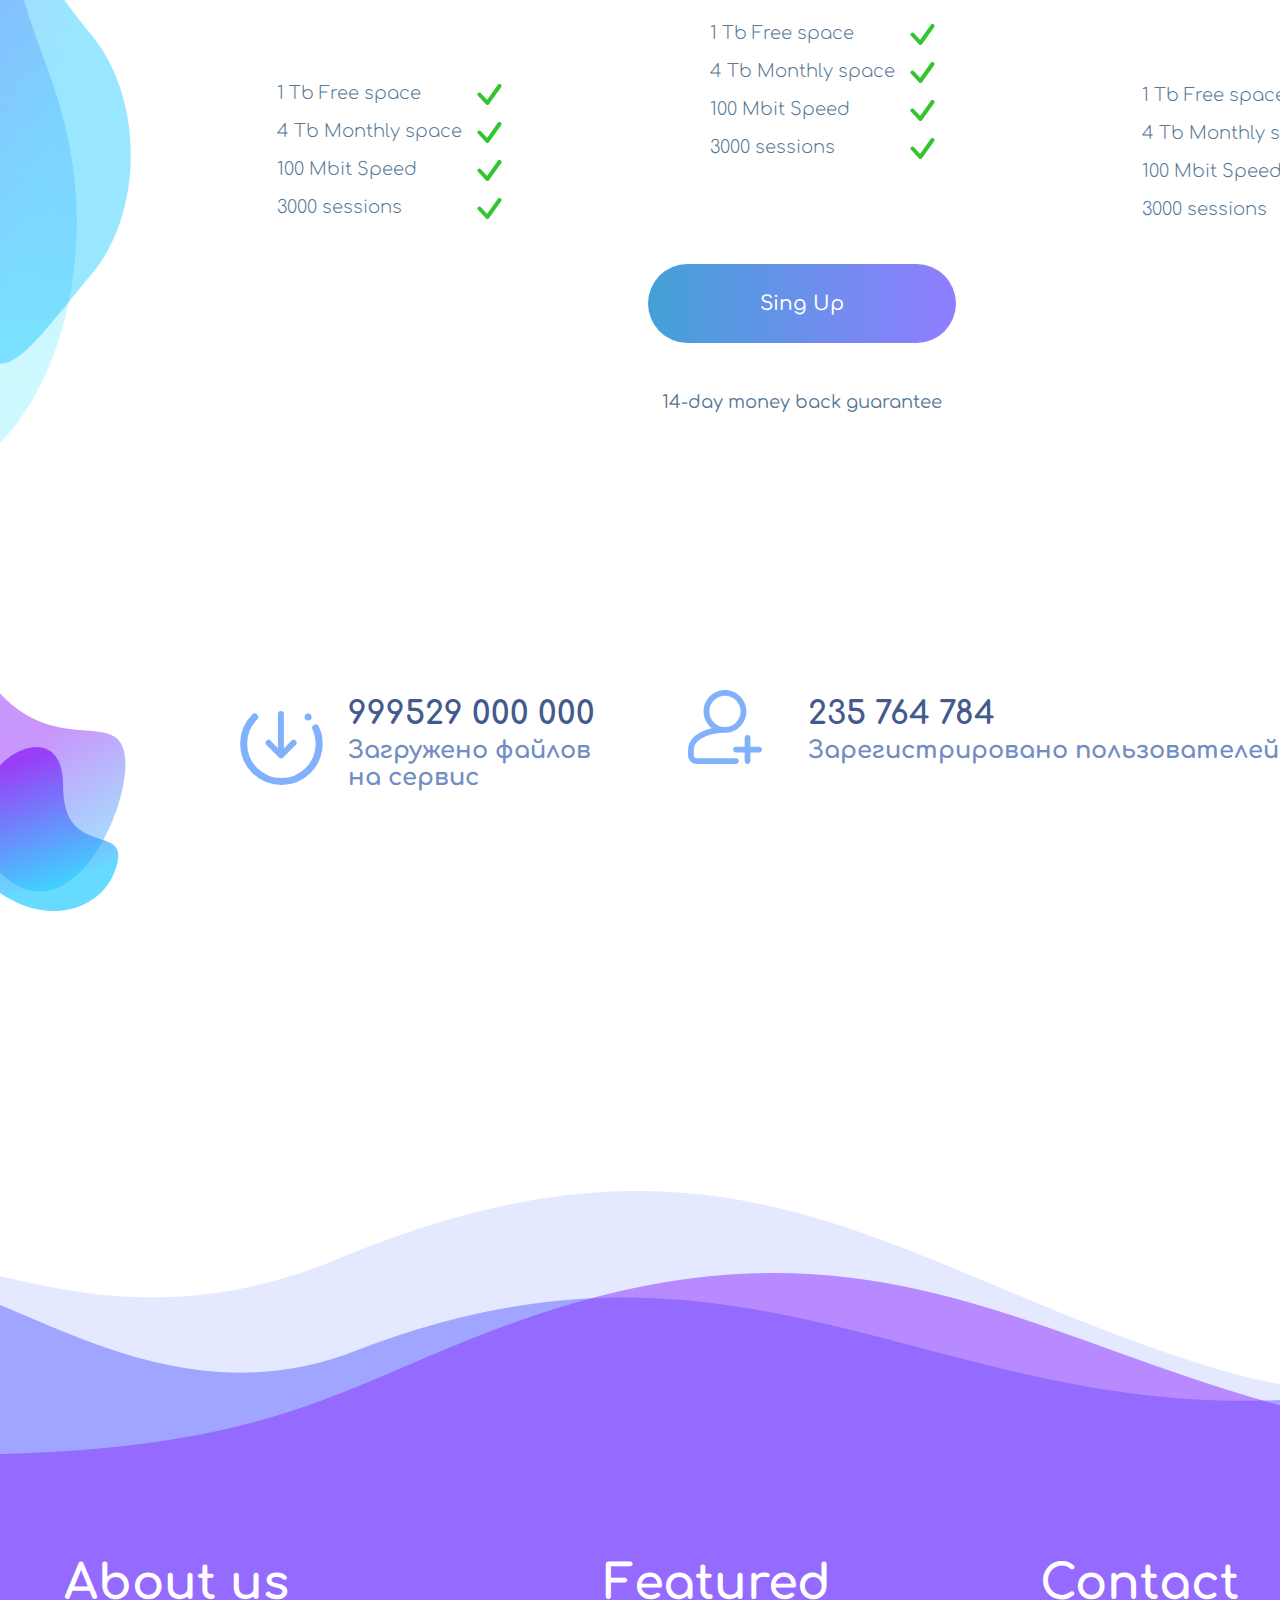
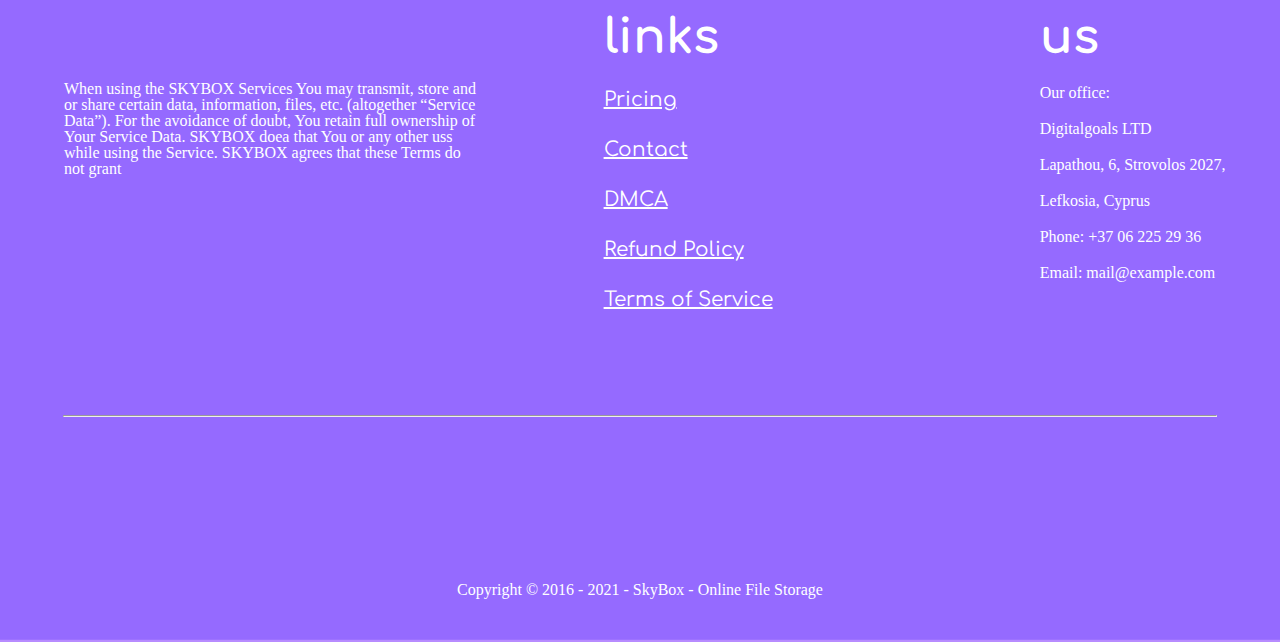
==== commit bd16503a: "save" ====
--- a/index.html
+++ b/index.html
@@ -3,7 +3,8 @@
 <head>
     <link rel="stylesheet" href="./reset.css">
     <link rel="stylesheet" href="./style.css">
-    <link rel="stylesheet" href="./style.scss">
+    <link rel="stylesheet" href="./media.css">
+    <link rel="stylesheet" href="./media.scss">
     <link rel="preconnect" href="https://fonts.googleapis.com">
     <link rel="preconnect" href="https://fonts.gstatic.com" crossorigin>
     <link href="https://fonts.googleapis.com/css2?family=Comfortaa&family=Montserrat&family=Roboto&display=swap" rel="stylesheet">  
@@ -13,7 +14,95 @@
     <title>Sky</title>
 </head>
 <body>
-    <header>
+    <div class="mobile-version">
+        <header class="mobile-header">
+            <div class="upper-mobile-header">
+            <p class="mobile-logo"></p>
+            <div class="mobile-hr-container">
+                <hr>
+                <hr>
+                <hr>
+            </div>
+            </div>
+        </header>
+        <main class="mobile-main">
+            <div class="mobile-text-main">
+                <p class="mobile-personal">Personal and Business</p>
+                <p class="mobile-online-text">Online storage</p>
+                <p class="mobile-store-text">STORE AND MANAGE ALL YOUR Files!</p>
+                <p class="mobile-upload-text">Upload multiple files at once and keep them forever on this site. If you're using FireFox or Chrome, you can simply drag & drop your files to begin uploading</p>
+            </div>
+            <div class="mobile-pretty-button">
+                <a href="#">Try SkyBox Now</a>
+                <div class="first-mobile-round-for-button"></div>
+                <div class="second-mobile-round-for-button">
+                    <div class="third-mobile-round-for-button"></div>
+                </div>
+            </div>
+            <div class="mobile-information">
+                <ul>
+                    <li class="mobile-main-li">
+                        <p class="list-main-text">SAFE AND SECURE</p>
+                        <p class="list-text">Safely store and backup all your essential files. From family photos & videos to important documents, you can rely on us to store all your media securely and forever.</p>
+                    </li>
+                    <li class="mobile-lists">
+                        <p class="list-main-text">Access from anywhere</p>
+                        <p class="list-text">Easily access your files from anywhere with desktop apps for Windows and Mac, and mobile apps for iPhone, iPad, Android, and the web.</p>
+                    </li>
+                    <li class="mobile-lists">
+                        <p class="list-main-text">STORE AND MANAGE ALL <br> YOUR FILES!</p>
+                        <p class="list-text">Upload multiple files at once and keep them forever on this site. If you're using FireFox or Chrome, you can simply drag & drop your files to begin uploading.</p>
+                    </li>
+                    <li class="mobile-lists">
+                        <p class="list-main-text">Any point of the globe</p>
+                        <p class="list-text">High speed from any location with internet access! Gigabit networking and high-performance server!</p>
+                    </li>
+                </ul>
+            </div>
+           <div class="mobile-premium-information">
+            <p class="mobile-become">Become a PREMIUM MEMBER</p>
+        <p class="mobile-premium-bs mobile-gray-text">Premium Business</p>  
+    <p class="mobile-tb mobile-gray-text"> 1 TB freer space and 4 TB monthly transfer</p>    
+    </div>
+    <div class="mobile-product-card">
+        <img src="./img/mobile-bg.png" alt="bg">
+        <div class="mobile-p-container">
+        <p class="mobile-popular">Most popular</p>
+        <p class="mobile-days">90 days</p>
+        <p class="mobile-sum">$46.99</p>
+        <hr>
+        <ul>
+            <li><p>1 Tb Free space</p>
+                <svg class="mobile-check">
+                    <use xlink:href="./sprite.svg#check"></use>
+                </svg>
+            </li>
+            <li class="mobile-another-lists">
+                <p>4 Tb Monthly space </p>
+                <svg class="mobile-check">
+                    <use xlink:href="./sprite.svg#check"></use>
+                </svg>
+            </li>
+            <li class="mobile-another-lists mobile-list-plus">
+                <p>100 Mbit Speed</p>
+                <svg class="mobile-check">
+                    <use xlink:href="./sprite.svg#check"></use>
+                </svg>
+            </li>
+            <li class="mobile-another-lists mobile-list-plus">
+                <p>3000 sessions</p>
+                <svg class="mobile-check">
+                    <use xlink:href="./sprite.svg#check"></use>
+                </svg>
+            </li>
+        </ul>
+        <button type="button" class="mobile-sign-button">Sign Up</button>
+    <p class="mobile-guarantee">14-day money back guarantee</p>    
+    </div>
+    </div>
+        </main>
+    </div>
+    <header class="main-header">
         <div class="header-container">
             <div class="first-header-block">
                 <p class="logo">SKYBOX</p>
@@ -57,7 +146,7 @@
             </div>
         </div>
     </header>
-    <main>
+    <main class="main">
         <div class="main-up-block">
             <div class="main-up-block-img">
                 <img src="./img/Group 87(1).png" alt="laptop">
--- a/style.css
+++ b/style.css
@@ -1,21 +1,24 @@
+body svg {
+  fill: none;
+}
 body a {
   text-decoration: none;
 }
-body header {
+body .main-header {
   width: 100%;
   height: 1065px;
   background-image: url(./img/BG.png);
   background-repeat: no-repeat;
   background-size: 100%;
 }
-body header .header-container {
+body .main-header .header-container {
   margin-left: 292px;
 }
-body header .header-container .first-header-block {
+body .main-header .header-container .first-header-block {
   padding-top: 63px;
   display: flex;
 }
-body header .header-container .first-header-block .logo {
+body .main-header .header-container .first-header-block .logo {
   color: white;
   font-family: "Comfortaa";
   font-style: normal;
@@ -23,13 +26,13 @@
   font-size: 36px;
   line-height: 40px;
 }
-body header .header-container .first-header-block nav .header-nav {
+body .main-header .header-container .first-header-block nav .header-nav {
   margin-left: 42px;
 }
-body header .header-container .first-header-block nav .header-nav .header-list-container {
-  display: flex;
-}
-body header .header-container .first-header-block nav .header-nav .header-list-container .header-list a {
+body .main-header .header-container .first-header-block nav .header-nav .header-list-container {
+  display: flex;
+}
+body .main-header .header-container .first-header-block nav .header-nav .header-list-container .header-list a {
   color: white;
   font-family: "Comfortaa";
   font-style: normal;
@@ -38,11 +41,11 @@
   line-height: 22px;
   margin-left: 70px;
 }
-body header .header-container .first-header-block .header-registration {
+body .main-header .header-container .first-header-block .header-registration {
   display: flex;
   margin-left: 224px;
 }
-body header .header-container .first-header-block .header-registration p {
+body .main-header .header-container .first-header-block .header-registration p {
   font-family: "Poppins";
   font-style: normal;
   font-weight: 500;
@@ -50,7 +53,7 @@
   line-height: 16px;
   color: white;
 }
-body header .header-container .first-header-block .sign-header {
+body .main-header .header-container .first-header-block .sign-header {
   width: 132px;
   height: 36px;
   background-color: white;
@@ -59,10 +62,10 @@
   margin-top: -10px;
   border: none;
 }
-body header .header-container .first-header-block .sign-header a {
+body .main-header .header-container .first-header-block .sign-header a {
   color: #BB6DF3;
 }
-body header .header-container .second-header-container .header-text-container {
+body .main-header .header-container .second-header-container .header-text-container {
   color: #3B668D;
   margin-top: 189px;
   font-family: "Roboto";
@@ -72,7 +75,7 @@
   line-height: 70px;
   margin-left: -390px;
 }
-body header .header-container .second-header-container .online-storage-text {
+body .main-header .header-container .second-header-container .online-storage-text {
   color: #3B668D;
   font-family: "Montserrat";
   font-style: normal;
@@ -82,15 +85,15 @@
   margin-left: 80px;
   margin-top: -30px;
 }
-body header .header-container .second-header-container .online-storage-text .header-hr {
+body .main-header .header-container .second-header-container .online-storage-text .header-hr {
   width: 506px;
   margin-left: -105px;
 }
-body header .header-container .second-header-container .online-storage-text .header-store-text {
+body .main-header .header-container .second-header-container .online-storage-text .header-store-text {
   margin-top: 25px;
   margin-left: -90px;
 }
-body header .header-container .second-header-container .online-storage-text .upload-pre-text {
+body .main-header .header-container .second-header-container .online-storage-text .upload-pre-text {
   margin-top: 20px;
   font-family: "Montserrat";
   font-style: normal;
@@ -100,7 +103,7 @@
   margin-left: -180px;
   margin-top: 15px;
 }
-body header .header-container .second-header-container .online-storage-text .header-pretty-button {
+body .main-header .header-container .second-header-container .online-storage-text .header-pretty-button {
   background: linear-gradient(135.76deg, #9584FF 20.74%, #B556FF 76.27%);
   width: 304px;
   height: 75px;
@@ -113,11 +116,11 @@
   align-items: center;
   overflow: hidden;
 }
-body header .header-container .second-header-container .online-storage-text .header-pretty-button a {
-  position: absolute;
-  color: white;
-}
-body header .header-container .second-header-container .online-storage-text .first-header-round-for-button {
+body .main-header .header-container .second-header-container .online-storage-text .header-pretty-button a {
+  position: absolute;
+  color: white;
+}
+body .main-header .header-container .second-header-container .online-storage-text .first-header-round-for-button {
   width: 106px;
   height: 106px;
   background: rgba(0, 0, 0, 0.08);
@@ -125,7 +128,7 @@
   margin-top: 85px;
   margin-left: 210px;
 }
-body header .header-container .second-header-container .online-storage-text .second-header-round-for-button {
+body .main-header .header-container .second-header-container .online-storage-text .second-header-round-for-button {
   border-radius: 85px;
   background: rgba(255, 255, 255, 0.2);
   width: 106px;
@@ -135,7 +138,7 @@
   margin-top: -60px;
   position: absolute;
 }
-body header .header-container .second-header-container .online-storage-text .second-header-round-for-button .third-header-round-for-button {
+body .main-header .header-container .second-header-container .online-storage-text .second-header-round-for-button .third-header-round-for-button {
   width: 56.37px;
   height: 56px;
   left: 21.13px;
@@ -222,6 +225,7 @@
 body main .middleMain .buy-container .buy-cont-wrapper {
   display: flex;
   justify-content: space-around;
+  margin-left: -7%;
 }
 body main .middleMain .buy-container .buy-cont-wrapper .cont {
   display: flex;
@@ -266,7 +270,6 @@
   margin-top: 300px;
   width: 350px;
   height: 844px;
-  margin-left: -165px;
 }
 body main .middleMain .buy-container .first-buy-container img {
   margin-top: -0.1px;
@@ -274,9 +277,9 @@
 }
 body main .middleMain .buy-container .second-buy-container {
   width: 480px;
+  margin-left: 5%;
   height: 1013px;
   margin-top: 200px;
-  margin-left: 65px;
 }
 body main .middleMain .buy-container .second-buy-container .second-cont-button {
   margin-top: 108px;
@@ -319,8 +322,8 @@
   position: absolute;
 }
 body main .middleMain .buy-container .third-buy-container {
-  margin-left: 60px;
   width: 350px;
+  margin-left: 5%;
   height: 864px;
   margin-top: 300px;
 }
@@ -380,7 +383,7 @@
 }
 body footer .upper-footer {
   margin-top: 400px;
-  margin-left: 50px;
+  margin-left: 5%;
   display: flex;
 }
 body footer .upper-footer .about .about-us {
@@ -397,7 +400,7 @@
   color: white;
 }
 body footer .upper-footer .featured {
-  margin-left: 70px;
+  margin-left: 10%;
 }
 body footer .upper-footer .featured ul .feature {
   color: white;
@@ -413,8 +416,7 @@
   font-weight: 400;
   font-size: 20px;
   line-height: 150%;
-  -webkit-text-decoration-line: underline;
-          text-decoration-line: underline;
+  text-decoration-line: underline;
   margin-top: 20px;
   color: white;
 }
@@ -422,7 +424,7 @@
   color: white;
 }
 body footer .upper-footer .contact {
-  margin-left: 170px;
+  margin-left: 10%;
 }
 body footer .upper-footer .contact ul .contact-us {
   color: white;
--- a/media.css
+++ b/media.css
@@ -0,0 +1,334 @@
+@media (max-width: 415px) {
+  svg {
+    fill: none;
+  }
+  a {
+    text-decoration: none;
+  }
+  .mobile-version {
+    display: flex;
+    flex-direction: column;
+    align-items: center;
+    width: 100%;
+  }
+  .mobile-version .mobile-header {
+    background-image: url(./img/Group\ 89.png);
+    width: 100%;
+    height: 1200px;
+    background-repeat: no-repeat;
+    background-size: 100%;
+    display: flex;
+    align-items: center;
+    flex-direction: column;
+  }
+  .mobile-version .mobile-header .upper-mobile-header {
+    display: flex;
+    justify-content: space-around;
+  }
+  .mobile-version .mobile-header .upper-mobile-header .mobile-hr-container {
+    position: absolute;
+    width: 51px;
+    height: 5px;
+    margin-top: 20px;
+    margin-left: 75%;
+  }
+  .mobile-version .mobile-header .upper-mobile-header .mobile-hr-container hr {
+    width: 100%;
+    height: 100%;
+    border-radius: 22px;
+    color: white;
+    background-color: white;
+  }
+  .mobile-version .mobile-header .upper-mobile-header .mobile-logo {
+    font-family: "Comfortaa", cursive;
+    font-style: normal;
+    font-weight: 700;
+    font-size: 36px;
+    line-height: 40px;
+    text-transform: uppercase;
+    color: #FFFFFF;
+  }
+  .mobile-version .mobile-main {
+    display: flex;
+    flex-direction: column;
+    align-items: center;
+    justify-content: center;
+    margin-top: -120%;
+    width: 100%;
+  }
+  .mobile-version .mobile-main .mobile-text-main .mobile-personal {
+    font-family: "Roboto", sans-serif;
+    font-style: normal;
+    font-weight: 900;
+    font-size: 72px;
+    line-height: 70px;
+    width: 371px;
+    height: 210px;
+    color: #3B668D;
+    text-align: center;
+    text-transform: uppercase;
+  }
+  .mobile-version .mobile-main .mobile-text-main .mobile-online-text {
+    position: absolute;
+    margin-left: -25%;
+    color: #3B668D;
+    font-family: "Montserrat", sans-serif;
+    font-style: normal;
+    font-weight: 400;
+    font-size: 24px;
+    line-height: 150%;
+    letter-spacing: 0.35em;
+    text-transform: uppercase;
+    width: 579px;
+    height: 36px;
+    text-align: center;
+  }
+  .mobile-version .mobile-main .mobile-text-main .mobile-store-text {
+    margin-top: 12%;
+    position: absolute;
+    width: 357px;
+    height: 82px;
+    color: #3B668D;
+    font-family: "Roboto", sans-serif;
+    font-style: normal;
+    font-weight: 500;
+    font-size: 26px;
+    line-height: 156%;
+    text-transform: uppercase;
+    margin-left: 5%;
+  }
+  .mobile-version .mobile-main .mobile-text-main .mobile-upload-text {
+    margin-top: 35%;
+    color: #2B4964;
+    position: absolute;
+    width: 353px;
+    height: 140px;
+    font-family: "Montserrat", sans-serif;
+    font-style: normal;
+    font-weight: 400;
+    font-size: 18px;
+    line-height: 156%;
+    letter-spacing: 0.075em;
+  }
+  .mobile-version .mobile-main .mobile-pretty-button {
+    background: linear-gradient(135.76deg, #9584FF 20.74%, #B556FF 76.27%);
+    width: 304px;
+    height: 75px;
+    border-radius: 45px;
+    margin-top: 30px;
+    border: none;
+    display: flex;
+    justify-content: center;
+    align-items: center;
+    overflow: hidden;
+    margin-top: 340px;
+  }
+  .mobile-version .mobile-main .mobile-pretty-button a {
+    font-family: "Comfortaa", cursive;
+    position: absolute;
+    color: white;
+    font-style: normal;
+    font-weight: 550;
+    font-size: 24px;
+    line-height: 27px;
+  }
+  .mobile-version .mobile-main .first-mobile-round-for-button {
+    width: 106px;
+    height: 106px;
+    background: rgba(0, 0, 0, 0.08);
+    border-radius: 50px;
+    margin-top: 85px;
+    margin-left: 210px;
+  }
+  .mobile-version .mobile-main .second-mobile-round-for-button {
+    border-radius: 85px;
+    background: rgba(255, 255, 255, 0.2);
+    width: 106px;
+    height: 106px;
+    border-radius: 50px;
+    margin-left: -240px;
+    margin-top: -60px;
+    position: absolute;
+  }
+  .mobile-version .mobile-main .second-mobile-round-for-button .third-mobile-round-for-button {
+    width: 56.37px;
+    height: 56px;
+    left: 21.13px;
+    top: -30px;
+    background: rgba(255, 255, 255, 0.32);
+    border-radius: 85px;
+    margin-left: 30px;
+    margin-top: 20px;
+  }
+  .mobile-version .mobile-main .mobile-information {
+    background-image: url(./img/Features\ image.png);
+    background-size: 100%;
+    width: 140%;
+    height: 2000px;
+    background-repeat: no-repeat;
+    margin-bottom: 300px;
+    display: flex;
+    justify-content: center;
+  }
+  .mobile-version .mobile-main ul {
+    margin-left: 5%;
+  }
+  .mobile-version .mobile-main ul .mobile-main-li {
+    margin-top: 50%;
+  }
+  .mobile-version .mobile-main ul .mobile-lists {
+    margin-top: 75px;
+  }
+  .mobile-version .mobile-main ul li .list-main-text {
+    text-transform: uppercase;
+    font-family: "Roboto", sans-serif;
+    font-style: normal;
+    font-weight: 400;
+    font-size: 28px;
+    line-height: 60px;
+  }
+  .mobile-version .mobile-main ul li .list-text {
+    width: 361px;
+    height: 126px;
+    color: white;
+    font-family: "Montserrat", sans-serif;
+    font-style: normal;
+    font-weight: 400;
+    font-size: 18px;
+    line-height: 150%;
+  }
+  .mobile-version .mobile-main .mobile-premium-information {
+    margin-top: -140%;
+    width: 100%;
+    height: 1000px;
+  }
+  .mobile-version .mobile-main .mobile-premium-information .mobile-become {
+    color: #3B668D;
+    font-family: "Roboto", sans-serif;
+    font-weight: 300;
+    font-size: 72px;
+    line-height: 84px;
+    text-align: center;
+    text-transform: uppercase;
+  }
+  .mobile-version .mobile-main .mobile-premium-information .mobile-gray-text {
+    color: #79788F;
+    font-family: "Montserrat", sans-serif;
+    font-style: normal;
+    font-weight: 400;
+    font-size: 30px;
+    line-height: 37px;
+    text-align: center;
+    margin-top: 30px;
+  }
+  .mobile-version .mobile-main .mobile-product-card {
+    margin-top: -100%;
+    width: 100%;
+    height: 704px;
+    filter: drop-shadow(0px 13px 27px rgba(0, 0, 0, 0.1));
+  }
+  .mobile-version .mobile-main .mobile-product-card img {
+    position: absolute;
+  }
+  .mobile-version .mobile-main .mobile-product-card .mobile-p-container {
+    margin-top: 50px;
+  }
+  .mobile-version .mobile-main .mobile-product-card .mobile-p-container p {
+    text-align: center;
+  }
+  .mobile-version .mobile-main .mobile-product-card .mobile-p-container .mobile-popular {
+    color: #40BF3D;
+    font-family: "Comfortaa", cursive;
+    font-style: normal;
+    font-weight: 400;
+    font-size: 18px;
+    line-height: 100%;
+  }
+  .mobile-version .mobile-main .mobile-product-card .mobile-p-container .mobile-days {
+    color: #3B668D;
+    font-family: "Comfortaa", cursive;
+    font-style: normal;
+    font-weight: 700;
+    font-size: 48px;
+    line-height: 54px;
+    margin-top: 14px;
+  }
+  .mobile-version .mobile-main .mobile-product-card .mobile-p-container .mobile-sum {
+    margin-top: 28px;
+    color: #8572FF;
+    font-family: "Comfortaa", cursive;
+    font-style: normal;
+    font-weight: 400;
+    font-size: 64px;
+    line-height: 71px;
+  }
+  .mobile-version .mobile-main .mobile-product-card .mobile-p-container hr {
+    color: #D3D3D3;
+    width: 186px;
+    margin-top: 51px;
+    border: 1px solid #D3D3D3;
+    transform: matrix(1, 0, 0, 1, 0, 0);
+  }
+  .mobile-version .mobile-main .mobile-product-card .mobile-p-container ul {
+    margin-top: 50px;
+  }
+  .mobile-version .mobile-main .mobile-product-card .mobile-p-container ul .mobile-another-lists {
+    margin-top: 30px;
+  }
+  .mobile-version .mobile-main .mobile-product-card .mobile-p-container ul .mobile-list-plus {
+    margin-top: 40px;
+  }
+  .mobile-version .mobile-main .mobile-product-card .mobile-p-container ul li {
+    color: #567796;
+    display: flex;
+    font-family: "Comfortaa", cursive;
+    font-style: normal;
+    font-weight: 400;
+    font-size: 20px;
+    line-height: 43%;
+  }
+  .mobile-version .mobile-main .mobile-product-card .mobile-p-container ul li .mobile-check {
+    width: 24px;
+    height: 24px;
+    margin-left: 300px;
+    position: absolute;
+  }
+  .mobile-version .mobile-main .mobile-product-card .mobile-p-container .mobile-sign-button {
+    margin-left: 27.5%;
+    margin-top: 20%;
+    background: linear-gradient(90deg, #43A1D6 0%, #907EFF 100%);
+    border-radius: 62px;
+    border: none;
+    width: 45%;
+    height: 55.54px;
+    color: white;
+    font-family: "Comfortaa", cursive;
+    font-style: normal;
+    font-weight: 400;
+    font-size: 24px;
+    line-height: 27px;
+  }
+  .mobile-version .mobile-main .mobile-product-card .mobile-p-container .mobile-guarantee {
+    margin-top: 60px;
+    color: #567796;
+    font-family: "Comfortaa", cursive;
+    font-style: normal;
+    font-weight: 400;
+    font-size: 18px;
+    line-height: 100%;
+  }
+  .main-header {
+    display: none;
+  }
+  .main {
+    display: none;
+  }
+  footer {
+    display: none;
+  }
+}
+@media (min-width: 416px) {
+  .mobile-version {
+    display: none;
+  }
+}/*# sourceMappingURL=media.css.map */